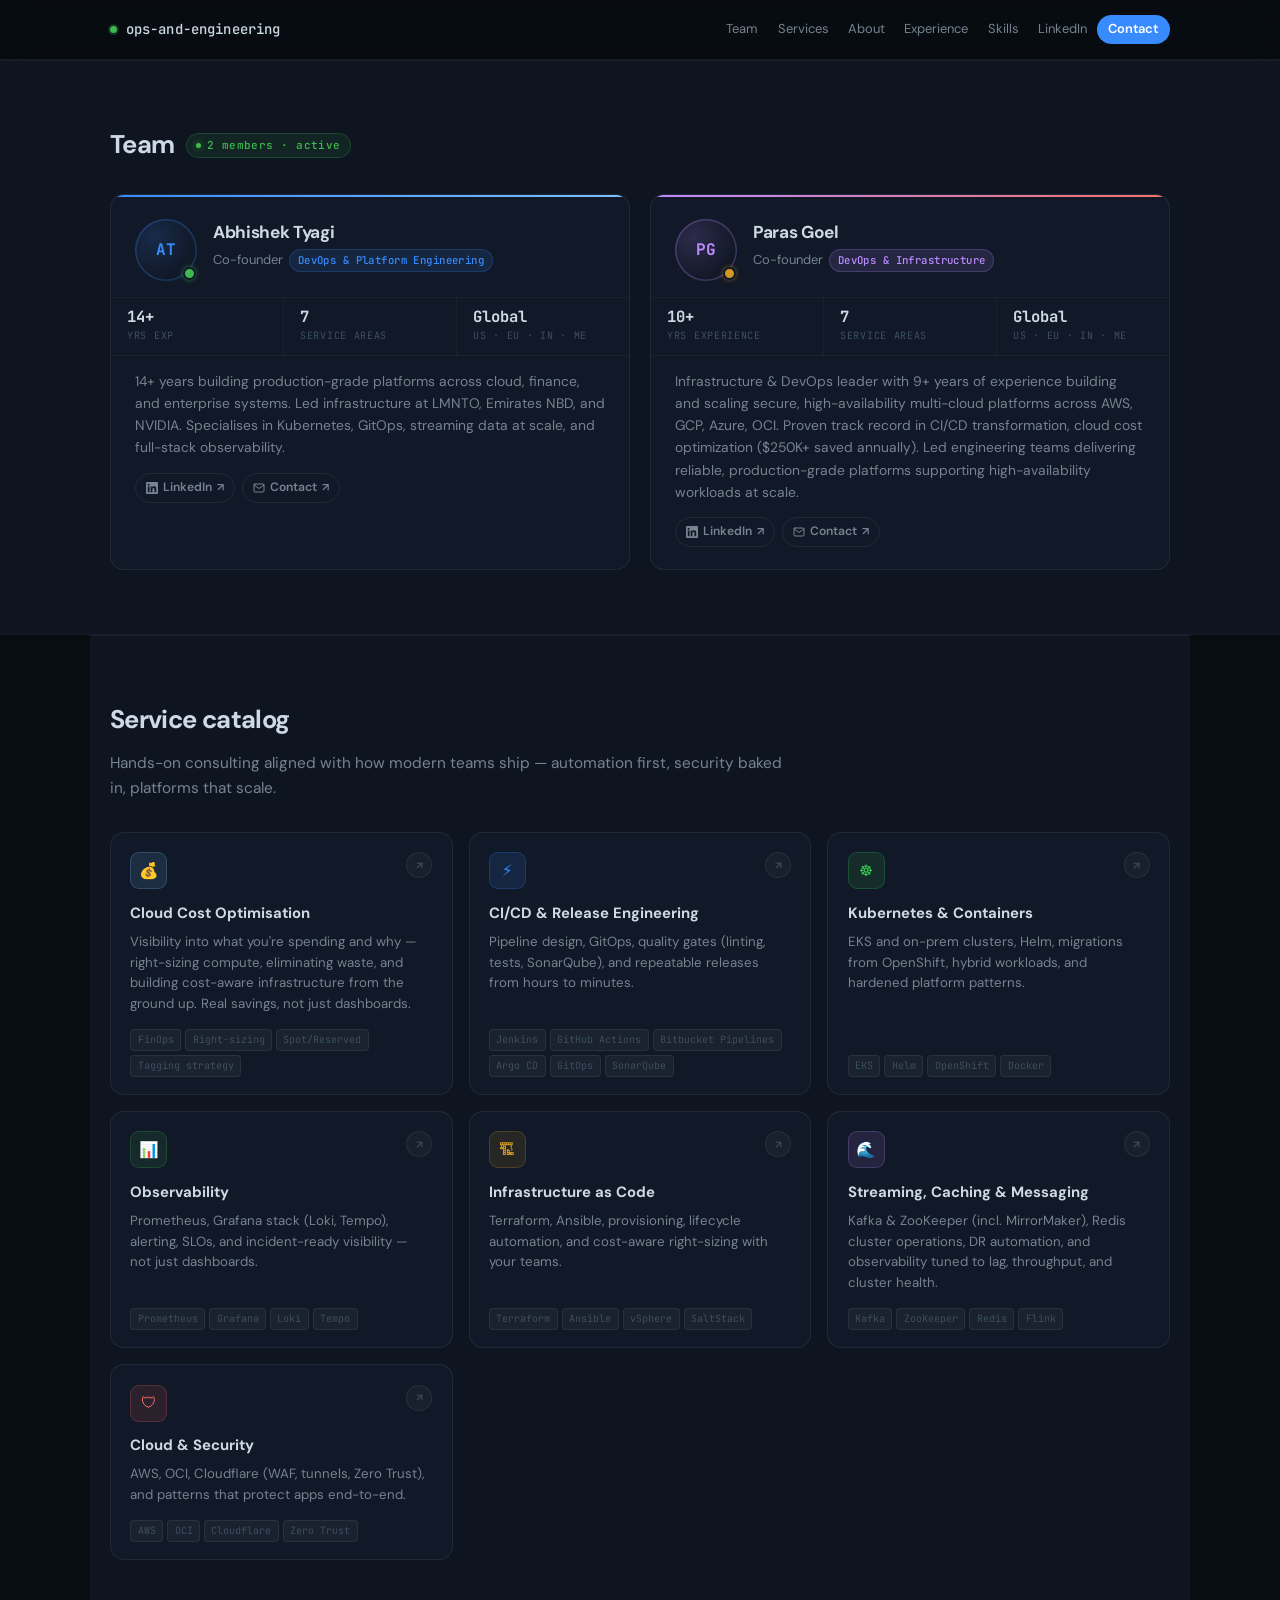
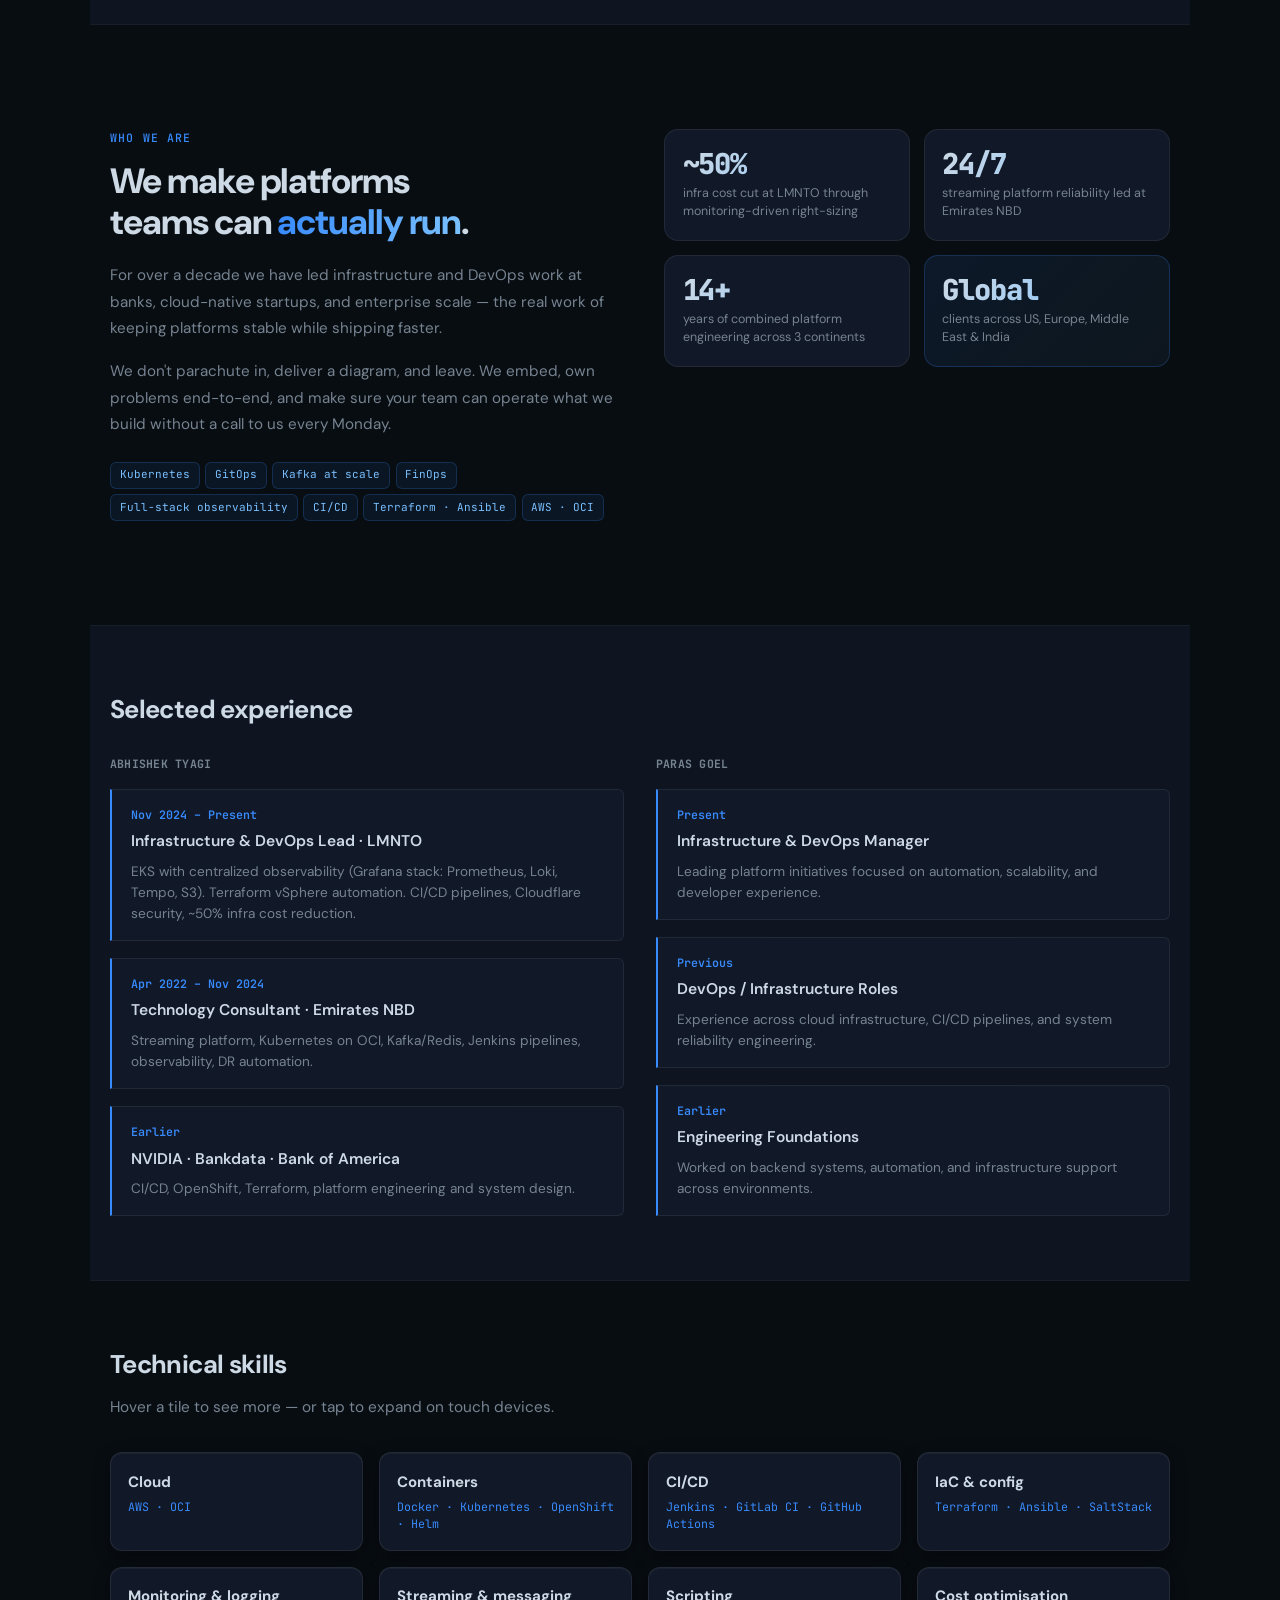
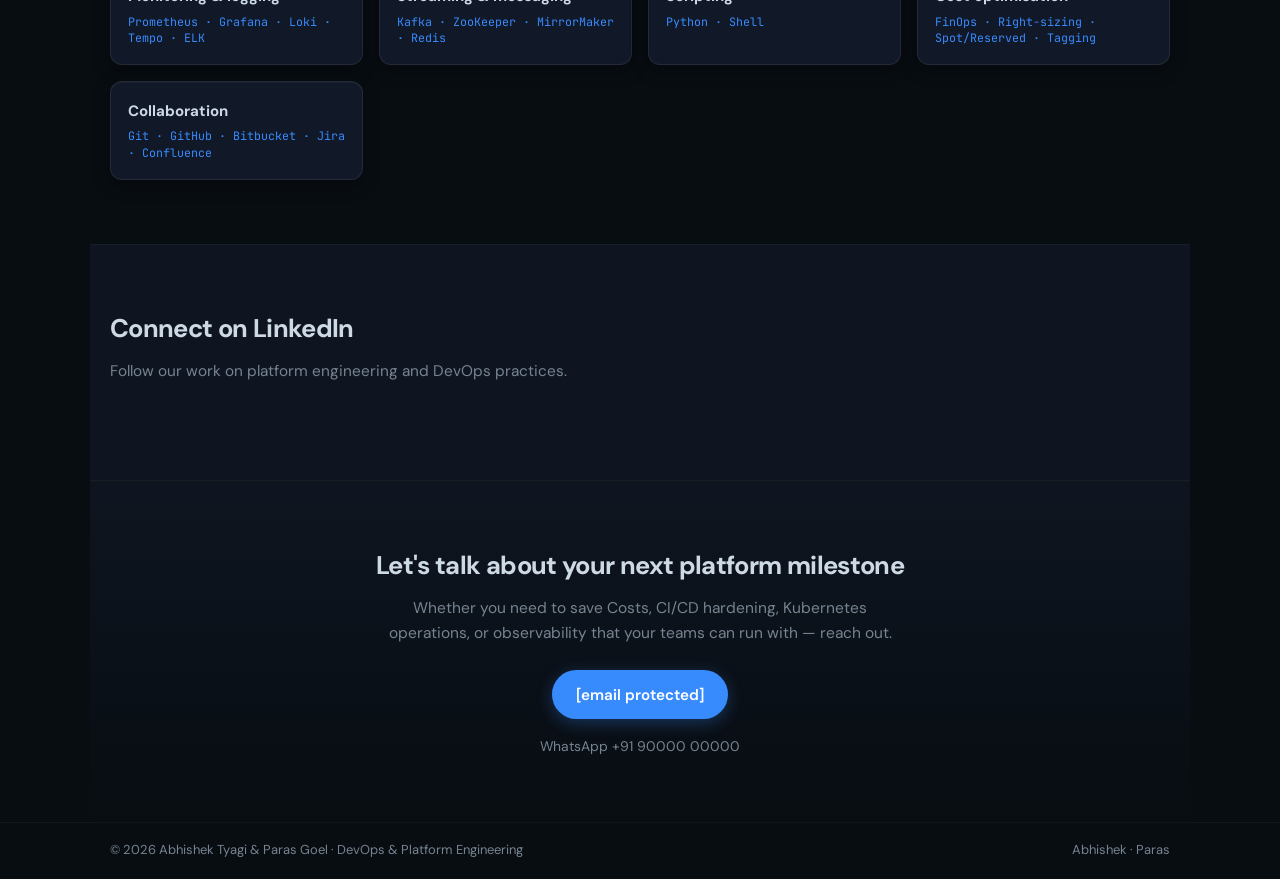
==== index.html @ 2a451a6b "pushing paras changes 3" ====
<!DOCTYPE html>
<html lang="en">
<head>
    <meta charset="UTF-8">
    <meta name="viewport" content="width=device-width, initial-scale=1.0">
    <meta name="description" content="Abhishek Tyagi & Paras Goel — DevOps and SRE consulting: CI/CD, Kubernetes, observability, streaming data platforms, and cloud infrastructure.">
    <title>Ops & Engineering | DevOps & Platform Services</title>
    <link rel="preconnect" href="https://fonts.googleapis.com">
    <link rel="preconnect" href="https://fonts.gstatic.com" crossorigin>
    <link href="https://fonts.googleapis.com/css2?family=DM+Sans:ital,opsz,wght@0,9..40,400;0,9..40,500;0,9..40,600;0,9..40,700;1,9..40,400&family=JetBrains+Mono:wght@400;500&display=swap" rel="stylesheet">
    <link rel="stylesheet" href="styles.css">
</head>
<body>

<header class="site-header">
    <div class="wrap">
        <a class="brand" href="#top">
            <span class="brand-pip"></span>
            ops-and-engineering
        </a>
        <nav class="nav">
            <a href="#team">Team</a>
            <a href="#services">Services</a>
            <a href="#about">About</a>
            <a href="#experience">Experience</a>
            <a href="#skills">Skills</a>
            <a href="#linkedin">LinkedIn</a>
            <a class="nav-cta" href="#contact">Contact</a>
        </nav>
    </div>
</header>

<main id="top">

    <!-- ══════════════════════════════════════════
         TEAM — side-by-side Backstage profile cards
         ══════════════════════════════════════════ -->
    <section id="team" class="section section-alt">
        <div class="wrap">
            <div class="team-header">
                <h2 class="section-title">Team</h2>
                <span class="team-badge">2 members · active</span>
            </div>

            <div class="team-grid">

                <!-- ── Abhishek Tyagi ── -->
                <div class="profile-card profile-card--at">
                    <div class="pc-stripe"></div>

                    <div class="pc-top">
                        <div class="pc-avatar-wrap">
                            <div class="pc-avatar">AT</div>
                            <span class="pc-status pc-status--online" title="Active"></span>
                        </div>
                        <div class="pc-identity">
                            <h3 class="pc-name">Abhishek Tyagi</h3>
                            <div class="pc-role-row">
                                <span class="pc-role">Co-founder</span>
                                <span class="pc-role-pill">DevOps &amp; Platform Engineering</span>
                            </div>
                        </div>
                    </div>

                    <!-- <div class="pc-chips">

                    </div> -->

                    <div class="pc-stats">
                        <div class="pc-stat">
                            <span class="pc-stat-val">14+</span>
                            <span class="pc-stat-lbl">yrs exp</span>
                        </div>
                        <div class="pc-stat">
                            <span class="pc-stat-val">7</span>
                            <span class="pc-stat-lbl">service areas</span>
                        </div>
                        <div class="pc-stat">
                            <span class="pc-stat-val">Global</span>
                            <span class="pc-stat-lbl">US · EU · IN · ME</span>
                        </div>
                    </div>

                    <div class="pc-footer">
                        <p class="pc-desc">
                            14+ years building production-grade platforms across cloud, finance, and enterprise systems. Led infrastructure at LMNTO, Emirates NBD, and NVIDIA. Specialises in Kubernetes, GitOps, streaming data at scale, and full-stack observability.
                        </p>
                        <div class="pc-links">
                            <a class="pc-link" href="https://www.linkedin.com/in/abhi29tyagi/" target="_blank" rel="noopener noreferrer">
                                <svg width="12" height="12" viewBox="0 0 24 24" fill="currentColor"><path d="M20.447 20.452h-3.554v-5.569c0-1.328-.027-3.037-1.852-3.037-1.853 0-2.136 1.445-2.136 2.939v5.667H9.351V9h3.414v1.561h.046c.477-.9 1.637-1.85 3.37-1.85 3.601 0 4.267 2.37 4.267 5.455v6.286zM5.337 7.433a2.062 2.062 0 01-2.063-2.065 2.064 2.064 0 112.063 2.065zm1.782 13.019H3.555V9h3.564v11.452zM22.225 0H1.771C.792 0 0 .774 0 1.729v20.542C0 23.227.792 24 1.771 24h20.451C23.2 24 24 23.227 24 22.271V1.729C24 .774 23.2 0 22.222 0h.003z"/></svg>
                                LinkedIn
                            </a>
                            <a class="pc-link" href="#contact">
                                <svg width="12" height="12" viewBox="0 0 24 24" fill="none" stroke="currentColor" stroke-width="2" stroke-linecap="round" stroke-linejoin="round"><path d="M4 4h16c1.1 0 2 .9 2 2v12c0 1.1-.9 2-2 2H4c-1.1 0-2-.9-2-2V6c0-1.1.9-2 2-2z"/><polyline points="22,6 12,13 2,6"/></svg>
                                Contact
                            </a>
                        </div>
                    </div>
                </div><!-- /AT card -->

                <!-- ── Paras Goel — placeholder card ── -->
                <!-- UPDATE: Replace all [TODO] items once Paras's details are confirmed -->
                <div class="profile-card profile-card--pg">
                    <div class="pc-stripe"></div>

                    <div class="pc-top">
                        <div class="pc-avatar-wrap">
                            <div class="pc-avatar">PG</div>
                            <!-- Status dot: change to pc-status--online once profile is live -->
                            <span class="pc-status pc-status--pending" title="Profile pending"></span>
                        </div>
                        <div class="pc-identity">
                            <h3 class="pc-name">Paras Goel</h3>
                            <div class="pc-role-row">
                                <span class="pc-role">Co-founder</span>
                                <!-- [TODO] Update role tag if needed -->
                                <span class="pc-role-pill">DevOps & Infrastructure</span>
                            </div>
                        </div>
                    </div>

                    <!-- [TODO] Replace placeholder chips with real skills -->
                    <!-- <div class="pc-chips">
                        <span class="pc-chip pc-chip--ph">+ skill</span>
                        <span class="pc-chip pc-chip--ph">+ skill</span>
                        <span class="pc-chip pc-chip--ph">+ skill</span>
                        <span class="pc-chip pc-chip--ph">+ skill</span>
                    </div> -->

                    <div class="pc-stats">
                        <!-- [TODO] Replace TBD values with real numbers -->
                        <div class="pc-stat">
                            <span class="pc-stat-val">10+</span>
                            <span class="pc-stat-lbl">yrs experience</span>
                        </div>
                        <div class="pc-stat">
                            <span class="pc-stat-val">7</span>
                            <span class="pc-stat-lbl">service areas</span>
                        </div>
                        <div class="pc-stat">
                            <span class="pc-stat-val">Global</span>
                            <span class="pc-stat-lbl">US · EU · IN · ME</span>
                        </div>
                    </div>

                    <div class="pc-footer">
                        
                        <!-- [TODO] Replace with Paras's real bio -->
                        <p class="pc-desc">
                            Infrastructure & DevOps leader with 9+ years of experience building and scaling secure, high-availability multi-cloud platforms across AWS, GCP, Azure, OCI. Proven track record in CI/CD transformation, cloud cost optimization ($250K+ saved annually). Led engineering teams delivering reliable, production-grade platforms supporting high-availability workloads at scale. 
                        </p>

                        <div class="pc-links">
                            <a class="pc-link" href="https://www.linkedin.com/in/parasgoel01/" target="_blank" rel="noopener noreferrer">
                                <svg width="12" height="12" viewBox="0 0 24 24" fill="currentColor"><path d="M20.447 20.452h-3.554v-5.569c0-1.328-.027-3.037-1.852-3.037-1.853 0-2.136 1.445-2.136 2.939v5.667H9.351V9h3.414v1.561h.046c.477-.9 1.637-1.85 3.37-1.85 3.601 0 4.267 2.37 4.267 5.455v6.286zM5.337 7.433a2.062 2.062 0 01-2.063-2.065 2.064 2.064 0 112.063 2.065zm1.782 13.019H3.555V9h3.564v11.452zM22.225 0H1.771C.792 0 0 .774 0 1.729v20.542C0 23.227.792 24 1.771 24h20.451C23.2 24 24 23.227 24 22.271V1.729C24 .774 23.2 0 22.222 0h.003z"/></svg>
                                LinkedIn
                            </a>
                            <!-- [TODO] Add real email address -->
                            <a class="pc-link" href="#contact">
                                <svg width="12" height="12" viewBox="0 0 24 24" fill="none" stroke="currentColor" stroke-width="2" stroke-linecap="round" stroke-linejoin="round"><path d="M4 4h16c1.1 0 2 .9 2 2v12c0 1.1-.9 2-2 2H4c-1.1 0-2-.9-2-2V6c0-1.1.9-2 2-2z"/><polyline points="22,6 12,13 2,6"/></svg>
                                Contact
                            </a>
                        </div>
                    </div>
                </div><!-- /PG card -->

            </div><!-- /team-grid -->
        </div>
    </section>

    <div class="main-content">

        <!-- ══════════════════════════════════════════
             SERVICES — Backstage catalog cards
             ══════════════════════════════════════════ -->
        <section id="services" class="section section-alt">
            <div class="wrap">
                <h2 class="section-title">Service catalog</h2>
                <p class="section-lead">Hands-on consulting aligned with how modern teams ship — automation first, security baked in, platforms that scale.</p>

                <div class="service-portal-grid">
                    <a href="#cost-optimisation" class="svc-card svc--sky">
                        <div class="svc-top">
                            <div class="svc-icon">💰</div>
                            <div class="svc-arrow">
                                <svg width="11" height="11" viewBox="0 0 24 24" fill="none" stroke="currentColor" stroke-width="2.5" stroke-linecap="round" stroke-linejoin="round"><line x1="7" y1="17" x2="17" y2="7"/><polyline points="7 7 17 7 17 17"/></svg>
                            </div>
                        </div>
                        <h3 class="svc-name">Cloud Cost Optimisation</h3>
                        <p class="svc-desc">Visibility into what you're spending and why — right-sizing compute, eliminating waste, and building cost-aware infrastructure from the ground up. Real savings, not just dashboards.</p>
                        <div class="svc-tags">
                            <span class="svc-tag">FinOps</span>
                            <span class="svc-tag">Right-sizing</span>
                            <span class="svc-tag">Spot/Reserved</span>
                            <span class="svc-tag">Tagging strategy</span>
                        </div>
                    </a>

                    <a href="#ci-cd" class="svc-card svc--blue">
                        <div class="svc-top">
                            <div class="svc-icon">⚡</div>
                            <div class="svc-arrow">
                                <svg width="11" height="11" viewBox="0 0 24 24" fill="none" stroke="currentColor" stroke-width="2.5" stroke-linecap="round" stroke-linejoin="round"><line x1="7" y1="17" x2="17" y2="7"/><polyline points="7 7 17 7 17 17"/></svg>
                            </div>
                        </div>
                        <h3 class="svc-name">CI/CD &amp; Release Engineering</h3>
                        <p class="svc-desc">Pipeline design, GitOps, quality gates (linting, tests, SonarQube), and repeatable releases from hours to minutes.</p>
                        <div class="svc-tags">
                            <span class="svc-tag">Jenkins</span>
                            <span class="svc-tag">GitHub Actions</span>
                            <span class="svc-tag">Bitbucket Pipelines</span>
                            <span class="svc-tag">Argo CD</span>
                            <span class="svc-tag">GitOps</span>
                            <span class="svc-tag">SonarQube</span>
                        </div>
                    </a>

                    <a href="#kubernetes" class="svc-card svc--teal">
                        <div class="svc-top">
                            <div class="svc-icon">☸</div>
                            <div class="svc-arrow">
                                <svg width="11" height="11" viewBox="0 0 24 24" fill="none" stroke="currentColor" stroke-width="2.5" stroke-linecap="round" stroke-linejoin="round"><line x1="7" y1="17" x2="17" y2="7"/><polyline points="7 7 17 7 17 17"/></svg>
                            </div>
                        </div>
                        <h3 class="svc-name">Kubernetes &amp; Containers</h3>
                        <p class="svc-desc">EKS and on-prem clusters, Helm, migrations from OpenShift, hybrid workloads, and hardened platform patterns.</p>
                        <div class="svc-tags">
                            <span class="svc-tag">EKS</span>
                            <span class="svc-tag">Helm</span>
                            <span class="svc-tag">OpenShift</span>
                            <span class="svc-tag">Docker</span>
                        </div>
                    </a>

                    <a href="#observability" class="svc-card svc--green">
                        <div class="svc-top">
                            <div class="svc-icon">📊</div>
                            <div class="svc-arrow">
                                <svg width="11" height="11" viewBox="0 0 24 24" fill="none" stroke="currentColor" stroke-width="2.5" stroke-linecap="round" stroke-linejoin="round"><line x1="7" y1="17" x2="17" y2="7"/><polyline points="7 7 17 7 17 17"/></svg>
                            </div>
                        </div>
                        <h3 class="svc-name">Observability</h3>
                        <p class="svc-desc">Prometheus, Grafana stack (Loki, Tempo), alerting, SLOs, and incident-ready visibility — not just dashboards.</p>
                        <div class="svc-tags">
                            <span class="svc-tag">Prometheus</span>
                            <span class="svc-tag">Grafana</span>
                            <span class="svc-tag">Loki</span>
                            <span class="svc-tag">Tempo</span>
                        </div>
                    </a>

                    <a href="#infrastructure-as-code" class="svc-card svc--amber">
                        <div class="svc-top">
                            <div class="svc-icon">🏗</div>
                            <div class="svc-arrow">
                                <svg width="11" height="11" viewBox="0 0 24 24" fill="none" stroke="currentColor" stroke-width="2.5" stroke-linecap="round" stroke-linejoin="round"><line x1="7" y1="17" x2="17" y2="7"/><polyline points="7 7 17 7 17 17"/></svg>
                            </div>
                        </div>
                        <h3 class="svc-name">Infrastructure as Code</h3>
                        <p class="svc-desc">Terraform, Ansible, provisioning, lifecycle automation, and cost-aware right-sizing with your teams.</p>
                        <div class="svc-tags">
                            <span class="svc-tag">Terraform</span>
                            <span class="svc-tag">Ansible</span>
                            <span class="svc-tag">vSphere</span>
                            <span class="svc-tag">SaltStack</span>
                        </div>
                    </a>

                    <a href="#streaming-caching-messaging" class="svc-card svc--purple">
                        <div class="svc-top">
                            <div class="svc-icon">🌊</div>
                            <div class="svc-arrow">
                                <svg width="11" height="11" viewBox="0 0 24 24" fill="none" stroke="currentColor" stroke-width="2.5" stroke-linecap="round" stroke-linejoin="round"><line x1="7" y1="17" x2="17" y2="7"/><polyline points="7 7 17 7 17 17"/></svg>
                            </div>
                        </div>
                        <h3 class="svc-name">Streaming, Caching &amp; Messaging</h3>
                        <p class="svc-desc">Kafka &amp; ZooKeeper (incl. MirrorMaker), Redis cluster operations, DR automation, and observability tuned to lag, throughput, and cluster health.</p>
                        <div class="svc-tags">
                            <span class="svc-tag">Kafka</span>
                            <span class="svc-tag">ZooKeeper</span>
                            <span class="svc-tag">Redis</span>
                            <span class="svc-tag">Flink</span>
                        </div>
                    </a>

                    <a href="#cloud-security" class="svc-card svc--rose">
                        <div class="svc-top">
                            <div class="svc-icon">🛡</div>
                            <div class="svc-arrow">
                                <svg width="11" height="11" viewBox="0 0 24 24" fill="none" stroke="currentColor" stroke-width="2.5" stroke-linecap="round" stroke-linejoin="round"><line x1="7" y1="17" x2="17" y2="7"/><polyline points="7 7 17 7 17 17"/></svg>
                            </div>
                        </div>
                        <h3 class="svc-name">Cloud &amp; Security</h3>
                        <p class="svc-desc">AWS, OCI, Cloudflare (WAF, tunnels, Zero Trust), and patterns that protect apps end-to-end.</p>
                        <div class="svc-tags">
                            <span class="svc-tag">AWS</span>
                            <span class="svc-tag">OCI</span>
                            <span class="svc-tag">Cloudflare</span>
                            <span class="svc-tag">Zero Trust</span>
                        </div>
                    </a>


                </div>
            </div>
        </section>

        <!-- ══════════════════════════════════════════
             ABOUT
             ══════════════════════════════════════════ -->
        <section id="about" class="section">
            <div class="wrap">
                <div class="about-block">

                    <!-- Left column: narrative -->
                    <div class="about-narrative">
                        <p class="about-eyebrow">Who we are</p>
                        <h2 class="about-headline">We make platforms<br>teams can <em>actually run</em>.</h2>
                        <p class="about-body">For over a decade we have led infrastructure and DevOps work at banks, cloud-native startups, and enterprise scale — the real work of keeping platforms stable while shipping faster.</p>
                        <p class="about-body">We don't parachute in, deliver a diagram, and leave. We embed, own problems end-to-end, and make sure your team can operate what we build without a call to us every Monday.</p>
                        <div class="about-tags">
                            <span class="about-tag">Kubernetes</span>
                            <span class="about-tag">GitOps</span>
                            <span class="about-tag">Kafka at scale</span>
                            <span class="about-tag">FinOps</span>
                            <span class="about-tag">Full-stack observability</span>
                            <span class="about-tag">CI/CD</span>
                            <span class="about-tag">Terraform · Ansible</span>
                            <span class="about-tag">AWS · OCI</span>
                        </div>
                    </div>

                    <!-- Right column: stat cards -->
                    <div class="about-stats">
                        <div class="about-stat-card">
                            <span class="about-stat-val">~50%</span>
                            <span class="about-stat-label">infra cost cut at LMNTO through monitoring-driven right-sizing</span>
                        </div>
                        <div class="about-stat-card">
                            <span class="about-stat-val">24/7</span>
                            <span class="about-stat-label">streaming platform reliability led at Emirates NBD</span>
                        </div>
                        <div class="about-stat-card">
                            <span class="about-stat-val">14+</span>
                            <span class="about-stat-label">years of combined platform engineering across 3 continents</span>
                        </div>
                        <div class="about-stat-card about-stat-card--accent">
                            <span class="about-stat-val">Global</span>
                            <span class="about-stat-label">clients across US, Europe, Middle East &amp; India</span>
                        </div>
                    </div>

                </div>
            </div>
        </section>

        <!-- ══════════════════════════════════════════
             EXPERIENCE
             ══════════════════════════════════════════ -->
             <section id="experience" class="section section-alt">
                <div class="wrap">
                    <h2 class="section-title">Selected experience</h2>
            
                    <div class="experience-grid">
            
                        <!-- Abhishek -->
                        <div class="experience-column">
                            <h3 class="experience-owner">Abhishek Tyagi</h3>
            
                            <div class="timeline">
                                <div class="timeline-item">
                                    <span class="timeline-when">Nov 2024 – Present</span>
                                    <h3 class="timeline-role">Infrastructure & DevOps Lead · LMNTO</h3>
                                    <p>EKS with centralized observability (Grafana stack: Prometheus, Loki, Tempo, S3). Terraform vSphere automation. CI/CD pipelines, Cloudflare security, ~50% infra cost reduction.</p>
                                </div>
            
                                <div class="timeline-item">
                                    <span class="timeline-when">Apr 2022 – Nov 2024</span>
                                    <h3 class="timeline-role">Technology Consultant · Emirates NBD</h3>
                                    <p>Streaming platform, Kubernetes on OCI, Kafka/Redis, Jenkins pipelines, observability, DR automation.</p>
                                </div>
            
                                <div class="timeline-item">
                                    <span class="timeline-when">Earlier</span>
                                    <h3 class="timeline-role">NVIDIA · Bankdata · Bank of America</h3>
                                    <p>CI/CD, OpenShift, Terraform, platform engineering and system design.</p>
                                </div>
                            </div>
                        </div>
            
                        <!-- Paras -->
                        <div class="experience-column">
                            <h3 class="experience-owner">Paras Goel</h3>
            
                            <div class="timeline">
                                <div class="timeline-item">
                                    <span class="timeline-when">Present</span>
                                    <h3 class="timeline-role">Infrastructure & DevOps Manager</h3>
                                    <p>Leading platform initiatives focused on automation, scalability, and developer experience.</p>
                                </div>
            
                                <div class="timeline-item">
                                    <span class="timeline-when">Previous</span>
                                    <h3 class="timeline-role">DevOps / Infrastructure Roles</h3>
                                    <p>Experience across cloud infrastructure, CI/CD pipelines, and system reliability engineering.</p>
                                </div>
            
                                <div class="timeline-item">
                                    <span class="timeline-when">Earlier</span>
                                    <h3 class="timeline-role">Engineering Foundations</h3>
                                    <p>Worked on backend systems, automation, and infrastructure support across environments.</p>
                                </div>
                            </div>
                        </div>
            
                    </div>
                </div>
            </section>

        <!-- ══════════════════════════════════════════
             SKILLS
             ══════════════════════════════════════════ -->
        <section id="skills" class="section">
            <div class="wrap">
                <h2 class="section-title">Technical skills</h2>
                <p class="section-lead">Hover a tile to see more — or tap to expand on touch devices.</p>
                <div class="skill-tiles" role="list">

                    <article class="skill-tile" role="listitem" tabindex="0" data-skill-tile aria-expanded="false">
                        <div class="skill-tile-inner">
                            <h3 class="skill-tile-title">Cloud</h3>
                            <p class="skill-tile-tags">AWS · OCI</p>
                            <div class="skill-tile-reveal"><div class="skill-tile-reveal-body">
                                <p>Production and hybrid workloads on AWS; Oracle Cloud Infrastructure for migrations and OpenShift-to-K8s moves.</p>
                            </div></div>
                        </div>
                    </article>

                    <article class="skill-tile" role="listitem" tabindex="0" data-skill-tile aria-expanded="false">
                        <div class="skill-tile-inner">
                            <h3 class="skill-tile-title">Containers</h3>
                            <p class="skill-tile-tags">Docker · Kubernetes · OpenShift · Helm</p>
                            <div class="skill-tile-reveal"><div class="skill-tile-reveal-body">
                                <p>Cluster design, Helm releases, OpenShift hardening, and migrations from legacy platforms to standardized K8s.</p>
                            </div></div>
                        </div>
                    </article>

                    <article class="skill-tile" role="listitem" tabindex="0" data-skill-tile aria-expanded="false">
                        <div class="skill-tile-inner">
                            <h3 class="skill-tile-title">CI/CD</h3>
                            <p class="skill-tile-tags">Jenkins · GitLab CI · GitHub Actions</p>
                            <div class="skill-tile-reveal"><div class="skill-tile-reveal-body">
                                <p>Pipeline as code, automated testing &amp; quality checks, GitOps workflows, and release standardisation from hours to minutes.</p>
                            </div></div>
                        </div>
                    </article>

                    <article class="skill-tile" role="listitem" tabindex="0" data-skill-tile aria-expanded="false">
                        <div class="skill-tile-inner">
                            <h3 class="skill-tile-title">IaC &amp; config</h3>
                            <p class="skill-tile-tags">Terraform · Ansible · SaltStack</p>
                            <div class="skill-tile-reveal"><div class="skill-tile-reveal-body">
                                <p>Provisioning, drift control, and repeatable environments — from vSphere modules to cluster bootstrap and policy.</p>
                            </div></div>
                        </div>
                    </article>

                    <article class="skill-tile" role="listitem" tabindex="0" data-skill-tile aria-expanded="false">
                        <div class="skill-tile-inner">
                            <h3 class="skill-tile-title">Monitoring &amp; logging</h3>
                            <p class="skill-tile-tags">Prometheus · Grafana · Loki · Tempo · ELK</p>
                            <div class="skill-tile-reveal"><div class="skill-tile-reveal-body">
                                <p>Unified metrics, logs, and traces; alerting and SLOs tied to incident response — not vanity dashboards.</p>
                            </div></div>
                        </div>
                    </article>

                    <article class="skill-tile" role="listitem" tabindex="0" data-skill-tile aria-expanded="false">
                        <div class="skill-tile-inner">
                            <h3 class="skill-tile-title">Streaming &amp; messaging</h3>
                            <p class="skill-tile-tags">Kafka · ZooKeeper · MirrorMaker · Redis</p>
                            <div class="skill-tile-reveal"><div class="skill-tile-reveal-body">
                                <p>Kafka and ZooKeeper (MirrorMaker, Kafka Connect), Redis Sentinel and clusters, and observability so streaming and cache tiers stay measurable. Flink and Kafka Streams beside microservices only when the architecture warrants it.</p>
                            </div></div>
                        </div>
                    </article>

                    <article class="skill-tile" role="listitem" tabindex="0" data-skill-tile aria-expanded="false">
                        <div class="skill-tile-inner">
                            <h3 class="skill-tile-title">Scripting</h3>
                            <p class="skill-tile-tags">Python · Shell</p>
                            <div class="skill-tile-reveal"><div class="skill-tile-reveal-body">
                                <p>Automation glue, release tooling, and integration scripts that keep pipelines and ops maintainable.</p>
                            </div></div>
                        </div>
                    </article>

                    <article class="skill-tile" role="listitem" tabindex="0" data-skill-tile aria-expanded="false">
                        <div class="skill-tile-inner">
                            <h3 class="skill-tile-title">Cost optimisation</h3>
                            <p class="skill-tile-tags">FinOps · Right-sizing · Spot/Reserved · Tagging</p>
                            <div class="skill-tile-reveal"><div class="skill-tile-reveal-body">
                                <p>Visibility into cloud spend, right-sizing compute, eliminating idle resources, and building cost-aware infrastructure — proven ~50% reduction at LMNTO.</p>
                            </div></div>
                        </div>
                    </article>

                    <article class="skill-tile" role="listitem" tabindex="0" data-skill-tile aria-expanded="false">
                        <div class="skill-tile-inner">
                            <h3 class="skill-tile-title">Collaboration</h3>
                            <p class="skill-tile-tags">Git · GitHub · Bitbucket · Jira · Confluence</p>
                            <div class="skill-tile-reveal"><div class="skill-tile-reveal-body">
                                <p>Workflows that keep engineering, ops, and leadership aligned on delivery and incidents.</p>
                            </div></div>
                        </div>
                    </article>

                </div>
            </div>
        </section>

        <!-- ══════════════════════════════════════════
             LINKEDIN
            ══════════════════════════════════════════ -->
            <section id="linkedin" class="section section-alt">
                <div class="wrap">
                    <h2 class="section-title">Connect on LinkedIn</h2>
                    <p class="section-lead">
                        Follow our work on platform engineering and DevOps practices.
                    </p>
            
                    <div class="linkedin-grid">
            
                        <!-- Abhishek -->
                        <div class="linkedin-card">
                            <div class="linkedin-embed-inner">
                                <div class="LI-profile-badge"
                                     data-version="v1"
                                     data-size="large"
                                     data-locale="en_US"
                                     data-type="vertical"
                                     data-theme="light"
                                     data-vanity="abhi29tyagi">
                                </div>
                            </div>
                        </div>
            
                        <!-- Paras -->
                        <div class="linkedin-card">
                            <div class="linkedin-embed-inner">
                                <div class="LI-profile-badge"
                                     data-version="v1"
                                     data-size="large"
                                     data-locale="en_US"
                                     data-type="vertical"
                                     data-theme="light"
                                     data-vanity="parasgoel01">
                                </div>
                            </div>
                        </div>
            
                    </div>
                </div>
            </section>

        <!-- ══════════════════════════════════════════
             CONTACT
             ══════════════════════════════════════════ -->
        <section id="contact" class="section cta-section">
            <div class="wrap cta-inner">
                <h2 class="section-title">Let's talk about your next platform milestone</h2>
                <p class="cta-text">Whether you need to save Costs, CI/CD hardening, Kubernetes operations, or observability that your teams can run with — reach out.</p>
                <a class="btn btn-primary btn-lg" href="/cdn-cgi/l/email-protection#f79887849699939299909e999292859e9990b7909a969e9bd994989a"><span class="__cf_email__" data-cfemail="99f6e9eaf8f7fdfcf7fef0f7fcfcebf0f7fed9fef4f8f0f5b7faf6f4">[email&#160;protected]</span></a>
                <p class="cta-meta"><a href="https://wa.me/9000000000" target="_blank" rel="noopener noreferrer">WhatsApp +91 90000 00000</a></p>
            </div>
        </section>

    </div><!-- /main-content -->
</main>

<footer class="footer">
    <div class="wrap footer-inner">
        <span>© <span id="y"></span> Abhishek Tyagi &amp; Paras Goel · DevOps &amp; Platform Engineering</span>
        <div class="footer-links">
            <a href="https://www.linkedin.com/in/abhi29tyagi/" target="_blank" rel="noopener noreferrer" aria-label="Abhishek Tyagi on LinkedIn">Abhishek</a>
            <span class="footer-sep" aria-hidden="true">·</span>
            <a href="https://www.linkedin.com/in/parasgoel01/" target="_blank" rel="noopener noreferrer" aria-label="Paras Goel on LinkedIn">Paras</a>
        </div>
    </div>
</footer>

<script data-cfasync="false" src="/cdn-cgi/scripts/5c5dd728/cloudflare-static/email-decode.min.js"></script>
<script>
    document.getElementById('y').textContent = new Date().getFullYear();

    // Skill tiles: click to expand, click elsewhere to close
    document.querySelectorAll('[data-skill-tile]').forEach(function(tile) {
        tile.addEventListener('click', function(e) {
            e.stopPropagation();
            var wasOpen = tile.classList.contains('is-open');
            document.querySelectorAll('[data-skill-tile]').forEach(function(t) {
                t.classList.remove('is-open');
                t.setAttribute('aria-expanded', 'false');
            });
            if (!wasOpen) {
                tile.classList.add('is-open');
                tile.setAttribute('aria-expanded', 'true');
            }
        });
        tile.addEventListener('keydown', function(e) {
            if (e.key === 'Enter' || e.key === ' ') {
                e.preventDefault();
                tile.click();
            }
        });
    });
    document.addEventListener('click', function(e) {
        if (!e.target.closest('[data-skill-tile]')) {
            document.querySelectorAll('[data-skill-tile]').forEach(function(t) {
                t.classList.remove('is-open');
                t.setAttribute('aria-expanded', 'false');
            });
        }
    });
</script>
<script src="https://platform.linkedin.com/badges/js/profile.js" async defer></script>
</body>
</html>
---- styles.css ----
/* ═══════════════════════════════════════════════
   Design tokens — Backstage-style dark portal
   ═══════════════════════════════════════════════ */
:root {
    --bg:           #080d12;
    --bg-elevated:  #0e1520;
    --bg-card:      #111827;
    --bg-inset:     #0a1018;
    --border:       rgba(255,255,255,0.07);
    --border-soft:  rgba(255,255,255,0.04);
    --border-accent:rgba(56,139,253,0.40);
    --text:         #cdd9e5;
    --text-muted:   #768390;
    --text-dim:     #3d4f60;
    --accent:       #388bfd;
    --accent-dim:   #1f4e8c;
    --accent-glow:  rgba(56,139,253,0.30);
    --green:   #3fb950;
    --amber:   #d29922;
    --purple:  #bc8cff;
    --teal:    #39d353;
    --rose:    #f47067;
    --sky:     #79c0ff;
    --radius:    10px;
    --radius-sm:  6px;
    --radius-lg: 14px;
    --font-sans: "DM Sans", system-ui, sans-serif;
    --font-mono: "JetBrains Mono", ui-monospace, monospace;
    --header-h:  60px;
    --max:      1100px;
    --narrow:    720px;
}

*, *::before, *::after { box-sizing: border-box; }
html { scroll-behavior: smooth; }
body {
    margin: 0;
    font-family: var(--font-sans);
    line-height: 1.6;
    color: var(--text);
    background: var(--bg);
    -webkit-font-smoothing: antialiased;
}
a { color: var(--accent); text-decoration: none; }
a:hover { text-decoration: underline; }
code {
    font-family: var(--font-mono); font-size: 0.83em;
    background: var(--bg-inset); border: 1px solid var(--border);
    padding: 0.12em 0.4em; border-radius: 4px;
}
.wrap   { max-width: var(--max);    margin: 0 auto; padding: 0 1.25rem; }
.narrow { max-width: var(--narrow); margin-left: auto; margin-right: auto; }

/* ── Header ── */
.site-header {
    position: sticky; top: 0; z-index: 200; height: var(--header-h);
    display: flex; align-items: center;
    background: rgba(8,13,18,0.92); backdrop-filter: blur(14px);
    border-bottom: 1px solid var(--border);
}
.site-header .wrap {
    width: 100%; display: flex; align-items: center;
    justify-content: space-between; gap: 1rem;
}
.brand {
    display: flex; align-items: center; gap: 0.55rem;
    font-family: var(--font-mono); font-size: 0.87rem;
    font-weight: 500; letter-spacing: 0.01em; color: var(--text);
}
.brand-pip {
    width: 7px; height: 7px; border-radius: 50%;
    background: var(--green); box-shadow: 0 0 0 2px rgba(63,185,80,0.22);
    flex-shrink: 0;
    animation: pip 3s ease-in-out infinite;
}
@keyframes pip {
    0%,100% { box-shadow: 0 0 0 2px rgba(63,185,80,0.22); }
    50%      { box-shadow: 0 0 0 4px rgba(63,185,80,0.08); }
}
.brand:hover { color: var(--sky); text-decoration: none; }

.nav {
    display: flex; flex-wrap: wrap; align-items: center;
    gap: 0.15rem 0.05rem; font-size: 0.81rem;
}
.nav a {
    color: var(--text-muted);
    padding: 0.28rem 0.58rem; border-radius: var(--radius-sm);
    transition: color 0.15s, background 0.15s;
}
.nav a:hover { color: var(--text); background: rgba(255,255,255,0.05); text-decoration: none; }
.nav-cta {
    padding: 0.28rem 0.72rem !important; border-radius: 999px !important;
    background: var(--accent) !important; color: #fff !important; font-weight: 600;
}
.nav-cta:hover { background: #1f6feb !important; }

/* ── Sections ── */
.section { padding: clamp(2.5rem, 7vw, 4rem) 0; }
.section-alt {
    background: var(--bg-elevated);
    border-top: 1px solid var(--border-soft);
    border-bottom: 1px solid var(--border-soft);
}
.section-title {
    margin: 0 0 0.6rem;
    font-size: clamp(1.25rem, 2.5vw, 1.6rem);
    font-weight: 700; letter-spacing: -0.025em;
}
.section-lead {
    margin: 0 0 2rem; max-width: 42rem;
    color: var(--text-muted); font-size: 0.96rem;
}
.main-content { max-width: var(--max); margin: 0 auto; }
.main-content .section .wrap { width: 100%; }
.main-content .section-title,
.main-content .section-lead { text-align: left; margin-left: 0; margin-right: auto; }
.main-content .service-portal-grid,
.main-content .timeline,
.main-content .skill-tiles,
.main-content .linkedin-embed { width: 100%; }

/* ════════════════════════════════════════════════
   TEAM — Backstage profile cards (side by side)
   ════════════════════════════════════════════════ */
.team-header {
    display: flex; align-items: center;
    gap: 0.75rem; margin-bottom: 1.75rem; flex-wrap: wrap;
}
.team-header .section-title { margin: 0; }
.team-badge {
    display: inline-flex; align-items: center; gap: 0.35rem;
    font-family: var(--font-mono); font-size: 0.69rem; font-weight: 500;
    color: var(--green); background: rgba(63,185,80,0.1);
    border: 1px solid rgba(63,185,80,0.22);
    border-radius: 999px; padding: 0.18rem 0.55rem; letter-spacing: 0.04em;
}
.team-badge::before {
    content: ""; width: 5px; height: 5px; border-radius: 50%;
    background: var(--green); box-shadow: 0 0 6px rgba(63,185,80,0.7); flex-shrink: 0;
}
.team-grid {
    display: grid;
    grid-template-columns: repeat(auto-fit, minmax(min(100%, 420px), 1fr));
    gap: 1.25rem;
}

/* Card shell */
.profile-card {
    position: relative; background: var(--bg-card);
    border: 1px solid var(--border); border-radius: var(--radius-lg);
    overflow: hidden;
    transition: border-color 0.22s, box-shadow 0.22s, transform 0.22s;
}
.profile-card:hover {
    border-color: var(--border-accent);
    box-shadow: 0 0 0 1px rgba(56,139,253,0.10), 0 14px 44px rgba(0,0,0,0.38);
    transform: translateY(-2px);
}

/* Per-person stripe + color var */
.pc-stripe { height: 2px; width: 100%; background: var(--pc-grad); }
.profile-card--at { --pc-color:#388bfd; --pc-grad:linear-gradient(90deg,#388bfd,#79c0ff); }
.profile-card--pg { --pc-color:#bc8cff; --pc-grad:linear-gradient(90deg,#bc8cff,#f47067); }

/* Avatar + identity */
.pc-top {
    display: flex; align-items: flex-start; gap: 1rem;
    padding: 1.35rem 1.5rem 0;
}
.pc-avatar-wrap { position: relative; flex-shrink: 0; }
.pc-avatar {
    width: 62px; height: 62px; border-radius: 50%;
    display: flex; align-items: center; justify-content: center;
    font-family: var(--font-mono); font-size: 1rem; font-weight: 700;
    color: var(--pc-color);
    background: radial-gradient(circle at 30% 30%,
        color-mix(in srgb,var(--pc-color) 16%,transparent),
        transparent 70%);
    box-shadow: inset 0 0 0 1.5px color-mix(in srgb,var(--pc-color) 26%,transparent);
}
.pc-status {
    position: absolute; bottom: 1px; right: 1px;
    width: 13px; height: 13px; border-radius: 50%;
    border: 2.5px solid var(--bg-card);
}
.pc-status--online  { background: var(--green); box-shadow: 0 0 5px rgba(63,185,80,0.6); }
.pc-status--pending { background: var(--amber); box-shadow: 0 0 5px rgba(210,153,34,0.5); }

.pc-identity { flex: 1; min-width: 0; }
.pc-name {
    margin: 0 0 0.18rem; font-size: 1.08rem; font-weight: 700;
    letter-spacing: -0.02em; color: var(--text);
}
.pc-role-row {
    display: flex; align-items: center; gap: 0.4rem; flex-wrap: wrap;
}
.pc-role { font-size: 0.81rem; color: var(--text-muted); }
.pc-role-pill {
    font-family: var(--font-mono); font-size: 0.67rem; font-weight: 500;
    padding: 0.13rem 0.46rem; border-radius: 999px;
    color: var(--pc-color);
    background: color-mix(in srgb,var(--pc-color) 12%,transparent);
    border: 1px solid color-mix(in srgb,var(--pc-color) 22%,transparent);
    letter-spacing: 0.04em;
}

/* Skill chips */
.pc-chips {
    display: flex; flex-wrap: wrap; gap: 0.3rem;
    padding: 0.7rem 1.5rem 0;
}
.pc-chip {
    font-size: 0.69rem; font-family: var(--font-mono);
    padding: 0.17rem 0.48rem; border-radius: 5px;
    background: rgba(255,255,255,0.04); border: 1px solid rgba(255,255,255,0.07);
    color: var(--text-muted); white-space: nowrap;
}
.pc-chip--ph {
    border-style: dashed; color: var(--text-dim);
    border-color: rgba(255,255,255,0.08); font-style: italic;
}

/* Stats strip */
.pc-stats {
    display: flex; margin: 1rem 0 0;
    border-top: 1px solid var(--border-soft);
    border-bottom: 1px solid var(--border-soft);
}
.pc-stat {
    flex: 1; padding: 0.65rem 1rem;
    border-right: 1px solid var(--border-soft);
}
.pc-stat:last-child { border-right: none; }
.pc-stat-val {
    display: block; font-family: var(--font-mono);
    font-size: 0.97rem; font-weight: 700; color: var(--text); line-height: 1.2;
}
.pc-stat-val--ph {
    color: var(--text-dim); font-size: 0.79rem;
    font-style: italic; font-family: var(--font-sans);
}
.pc-stat-lbl {
    display: block; font-size: 0.63rem; color: var(--text-dim);
    margin-top: 0.1rem; font-family: var(--font-mono);
    text-transform: uppercase; letter-spacing: 0.07em;
}

/* Card footer */
.pc-footer { padding: 0.9rem 1.5rem 1.4rem; }
.pc-desc {
    margin: 0 0 0.9rem; font-size: 0.865rem;
    color: var(--text-muted); line-height: 1.6;
}
.pc-desc--ph { font-style: italic; color: var(--text-dim); }

.pc-pending-notice {
    display: inline-flex; align-items: center; gap: 0.38rem;
    font-family: var(--font-mono); font-size: 0.67rem;
    color: var(--amber); background: rgba(210,153,34,0.1);
    border: 1px dashed rgba(210,153,34,0.28);
    border-radius: var(--radius-sm);
    padding: 0.2rem 0.52rem; margin-bottom: 0.7rem;
}

.pc-links { display: flex; gap: 0.42rem; flex-wrap: wrap; }
.pc-link {
    display: inline-flex; align-items: center; gap: 0.3rem;
    font-size: 0.76rem; font-weight: 600;
    padding: 0.26rem 0.65rem; border-radius: 999px;
    border: 1px solid var(--border); color: var(--text-muted);
    transition: border-color 0.18s, color 0.18s, background 0.18s;
}
.pc-link:hover {
    border-color: var(--border-accent); color: var(--accent);
    background: rgba(56,139,253,0.06); text-decoration: none;
}
.pc-link::after {
    content: "↗";
    font-size: 0.7rem;
}
.pc-link--ph {
    border-style: dashed; color: var(--text-dim);
    border-color: rgba(255,255,255,0.07);
    pointer-events: none; font-style: italic;
}
.pc-link svg { flex-shrink: 0; }

/* ════════════════════════════════════════════════
   SERVICES — Catalog portal cards
   ════════════════════════════════════════════════ */
.service-portal-grid {
    display: grid;
    grid-template-columns: repeat(auto-fill, minmax(285px, 1fr));
    gap: 1rem;
}
.svc-card {
    position: relative; display: flex; flex-direction: column;
    background: var(--bg-card); border: 1px solid var(--border);
    border-radius: var(--radius-lg);
    padding: 1.2rem 1.2rem 1.1rem;
    text-decoration: none; color: inherit;
    overflow: hidden;
    transition: border-color 0.2s, transform 0.2s, box-shadow 0.2s;
}
.svc-card::after {
    content: ""; position: absolute; inset: 0; border-radius: inherit;
    background: var(--svc-glow); opacity: 0;
    transition: opacity 0.26s; pointer-events: none;
}
.svc-card:hover {
    border-color: var(--border-accent);
    transform: translateY(-2px);
    box-shadow: 0 8px 28px rgba(0,0,0,0.28);
    text-decoration: none; color: inherit;
}
.svc-card:hover::after { opacity: 1; }

.svc--blue   { --svc-glow: radial-gradient(ellipse 100% 80% at 5% 0%,rgba(56,139,253,0.07),transparent); }
.svc--teal   { --svc-glow: radial-gradient(ellipse 100% 80% at 5% 0%,rgba(57,211,83,0.06),transparent); }
.svc--green  { --svc-glow: radial-gradient(ellipse 100% 80% at 5% 0%,rgba(63,185,80,0.06),transparent); }
.svc--amber  { --svc-glow: radial-gradient(ellipse 100% 80% at 5% 0%,rgba(210,153,34,0.06),transparent); }
.svc--purple { --svc-glow: radial-gradient(ellipse 100% 80% at 5% 0%,rgba(188,140,255,0.07),transparent); }
.svc--rose   { --svc-glow: radial-gradient(ellipse 100% 80% at 5% 0%,rgba(244,112,103,0.07),transparent); }
.svc--sky    { --svc-glow: radial-gradient(ellipse 100% 80% at 5% 0%,rgba(121,192,255,0.08),transparent); }

.svc-top {
    display: flex; align-items: flex-start;
    justify-content: space-between; gap: 0.5rem; margin-bottom: 0.8rem;
}
.svc-icon {
    width: 37px; height: 37px; border-radius: 9px;
    display: flex; align-items: center; justify-content: center;
    font-size: 0.98rem; flex-shrink: 0;
}
.svc--blue   .svc-icon { background:rgba(56,139,253,0.13);  color:#388bfd; border:1px solid rgba(56,139,253,0.22); }
.svc--teal   .svc-icon { background:rgba(57,211,83,0.11);   color:#39d353; border:1px solid rgba(57,211,83,0.22); }
.svc--green  .svc-icon { background:rgba(63,185,80,0.11);   color:#3fb950; border:1px solid rgba(63,185,80,0.22); }
.svc--amber  .svc-icon { background:rgba(210,153,34,0.11);  color:#d29922; border:1px solid rgba(210,153,34,0.22); }
.svc--purple .svc-icon { background:rgba(188,140,255,0.11); color:#bc8cff; border:1px solid rgba(188,140,255,0.22); }
.svc--rose   .svc-icon { background:rgba(244,112,103,0.11); color:#f47067; border:1px solid rgba(244,112,103,0.22); }
.svc--sky    .svc-icon { background:rgba(121,192,255,0.12); color:#79c0ff; border:1px solid rgba(121,192,255,0.22); }

.svc-arrow {
    width: 26px; height: 26px; border-radius: 50%;
    display: flex; align-items: center; justify-content: center;
    background: rgba(255,255,255,0.03); border: 1px solid var(--border);
    color: var(--text-dim); flex-shrink: 0;
    transition: background 0.18s, color 0.18s, border-color 0.18s, transform 0.18s;
}
.svc-card:hover .svc-arrow {
    background: rgba(56,139,253,0.12); border-color: rgba(56,139,253,0.35);
    color: var(--accent); transform: translate(2px,-2px);
}
.svc-name { margin: 0 0 0.38rem; font-size: 0.93rem; font-weight: 700; color: var(--text); }
.svc-desc { margin: 0 0 0.9rem; font-size: 0.83rem; color: var(--text-muted); line-height: 1.55; flex: 1; }
.svc-tags { display: flex; flex-wrap: wrap; gap: 0.26rem; margin-top: auto; }
.svc-tag {
    font-family: var(--font-mono); font-size: 0.63rem;
    padding: 0.12rem 0.4rem; border-radius: 4px;
    background: rgba(255,255,255,0.04); border: 1px solid rgba(255,255,255,0.07);
    color: var(--text-dim);
}

/* ── Profile block (legacy, kept for safety) ── */
.profile-block {
    margin-top: 1.25rem; border-radius: var(--radius);
    padding: 1.5rem 1.5rem 1.5rem 1.35rem;
    background: linear-gradient(135deg, rgba(56,139,253,0.07), transparent 45%), var(--bg-card);
    border: 1px solid var(--border); border-left: 2px solid var(--accent);
    box-shadow: 0 6px 24px rgba(0,0,0,0.18);
}
.profile-block p { margin: 0 0 1rem; font-size: 0.97rem; line-height: 1.7; color: var(--text-muted); }
.profile-block p:last-child { margin-bottom: 0; }
.profile-lead { font-size: 1.05rem !important; font-weight: 500; color: var(--text) !important; }

/* ════════════════════════════════════════════════
   ABOUT — Two-column: narrative + stat cards
   ════════════════════════════════════════════════ */
.about-block {
    display: grid;
    grid-template-columns: 1fr 1fr;
    gap: 3rem;
    align-items: start;
    padding: 2.5rem 0;
}
.about-eyebrow {
    font-family: var(--font-mono); font-size: 0.72rem; font-weight: 500;
    color: var(--accent); letter-spacing: 0.1em; text-transform: uppercase;
    margin: 0 0 0.85rem;
}
.about-headline {
    margin: 0 0 1.25rem;
    font-size: clamp(1.6rem, 3.5vw, 2.2rem);
    font-weight: 800; letter-spacing: -0.03em; line-height: 1.15;
    color: var(--text);
}
.about-headline em {
    font-style: normal;
    background: linear-gradient(90deg, var(--accent), var(--sky));
    -webkit-background-clip: text; -webkit-text-fill-color: transparent;
    background-clip: text;
}
.about-body {
    margin: 0 0 1rem; font-size: 0.95rem;
    color: var(--text-muted); line-height: 1.75;
}
.about-body:last-of-type { margin-bottom: 1.5rem; }
.about-tags {
    display: flex; flex-wrap: wrap; gap: 0.35rem;
}
.about-tag {
    font-family: var(--font-mono); font-size: 0.69rem;
    padding: 0.22rem 0.55rem; border-radius: 6px;
    background: rgba(56,139,253,0.08);
    border: 1px solid rgba(56,139,253,0.2);
    color: var(--sky);
}

/* Stat cards grid (right column) */
.about-stats {
    display: grid;
    grid-template-columns: 1fr 1fr;
    gap: 0.85rem;
}
.about-stat-card {
    padding: 1.25rem 1.1rem;
    background: var(--bg-card);
    border: 1px solid var(--border);
    border-radius: var(--radius-lg);
    display: flex; flex-direction: column; gap: 0.4rem;
    transition: border-color 0.2s, transform 0.2s;
}
.about-stat-card:hover {
    border-color: rgba(56,139,253,0.3);
    transform: translateY(-2px);
}
.about-stat-card--accent {
    background: linear-gradient(135deg, rgba(56,139,253,0.1), rgba(121,192,255,0.05));
    border-color: rgba(56,139,253,0.22);
}
.about-stat-val {
    font-family: var(--font-mono); font-size: 1.8rem;
    font-weight: 800; letter-spacing: -0.04em;
    line-height: 1;
    background: linear-gradient(135deg, var(--text), var(--sky));
    -webkit-background-clip: text; -webkit-text-fill-color: transparent;
    background-clip: text;
}
.about-stat-label {
    font-size: 0.78rem; color: var(--text-muted); line-height: 1.4;
}

@media (max-width: 860px) {
    .about-block { grid-template-columns: 1fr; gap: 2rem; padding: 1.5rem 0; }
    .about-stats  { grid-template-columns: 1fr 1fr; }
}
@media (max-width: 480px) {
    .about-stats { grid-template-columns: 1fr; }
}

/* ── Timeline ── */
.timeline { display: flex; flex-direction: column; gap: 1.1rem; }
.timeline-item {
    padding: 1rem 1.2rem;
    background: var(--bg-card); border: 1px solid var(--border);
    border-left: 2px solid var(--accent);
    border-radius: 0 var(--radius-sm) var(--radius-sm) 0;
}
/* ════════════════════════════════════════════════
   EXPERIENCE — Two-column layout (side by side)
   ════════════════════════════════════════════════ */
   .experience-grid {
    display: grid;
    grid-template-columns: 1fr 1fr;   /* force side-by-side */
    gap: 2rem;
    margin-top: 1.5rem;
}

.experience-column {
    width: 100%;
}

.experience-owner {
    margin: 0 0 1rem;
    font-size: 0.9rem; font-weight: 700;
    color: var(--text-muted); letter-spacing: 0.02em;
    text-transform: uppercase; font-family: var(--font-mono);
    font-size: 0.72rem;
}

/* Mobile fallback */
@media (max-width: 768px) {
    .experience-grid {
        grid-template-columns: 1fr;
    }
}
.timeline-when {
    display: block; font-size: 0.73rem; font-weight: 600;
    color: var(--accent); margin-bottom: 0.28rem; font-family: var(--font-mono);
}
.timeline-role { margin: 0 0 0.4rem; font-size: 0.97rem; font-weight: 600; }
.timeline-item p { margin: 0; font-size: 0.85rem; color: var(--text-muted); line-height: 1.55; }

/* ── Skill tiles ── */
.skill-tiles {
    display: grid; grid-template-columns: repeat(auto-fill, minmax(240px,1fr));
    gap: 1rem; list-style: none; margin: 0; padding: 0;
}
.skill-tile {
    margin: 0; padding: 0; border: none; background: transparent;
    cursor: pointer; text-align: left; border-radius: 12px; outline: none;
    transition: border-radius 0.3s ease, transform 0.3s ease, box-shadow 0.3s ease;
}
.skill-tile:focus-visible { box-shadow: 0 0 0 2px var(--bg), 0 0 0 4px var(--accent); }
.skill-tile-inner {
    height: 100%; min-height: 6rem; padding: 1.05rem;
    background: var(--bg-card); border: 1px solid rgba(255,255,255,0.08);
    border-radius: inherit;
    box-shadow: 0 1px 0 rgba(255,255,255,0.04) inset, 0 5px 18px rgba(0,0,0,0.32);
    transition: border-color 0.22s, background 0.22s;
}
.skill-tile:hover .skill-tile-inner,
.skill-tile.is-open .skill-tile-inner {
    border-color: rgba(56,139,253,0.36);
    background: linear-gradient(155deg, rgba(56,139,253,0.09), var(--bg-card));
}
.skill-tile:hover, .skill-tile.is-open {
    border-radius: 8px; transform: scale(1.02) rotate(-0.4deg);
    box-shadow: 0 10px 34px rgba(0,0,0,0.3);
}
.skill-tile:nth-child(even):hover,
.skill-tile:nth-child(even).is-open { transform: scale(1.02) rotate(0.4deg); }
.skill-tile-title { margin: 0 0 0.32rem; font-size: 0.94rem; font-weight: 700; color: var(--text); }
.skill-tile-tags  { margin: 0; font-size: 0.73rem; line-height: 1.45; color: var(--accent); font-family: var(--font-mono); }
.skill-tile-reveal {
    display: grid; grid-template-rows: 0fr; margin-top: 0;
    transition: grid-template-rows 0.42s cubic-bezier(0.4,0,0.2,1);
}
.skill-tile-reveal-body { min-height: 0; overflow: hidden; }
.skill-tile-reveal-body p {
    margin: 0; padding-top: 0.65rem;
    border-top: 1px solid rgba(56,139,253,0.16);
    font-size: 0.83rem; line-height: 1.55; color: var(--text-muted);
}
.skill-tile:hover .skill-tile-reveal,
.skill-tile:focus-within .skill-tile-reveal,
.skill-tile.is-open .skill-tile-reveal { grid-template-rows: 1fr; }
@media (prefers-reduced-motion: reduce) {
    .skill-tile, .skill-tile-inner, .skill-tile-reveal { transition: none; }
    .skill-tile:hover, .skill-tile.is-open { transform: none; }
}

/* ── LinkedIn ── */
/* ════════════════════════════════════════════════
   LINKEDIN — Side by side layout
   ════════════════════════════════════════════════ */
   .linkedin-grid {
    display: grid;
    grid-template-columns: 1fr 1fr;
    gap: 1.5rem;
    align-items: start;
}

.linkedin-card {
    display: flex;
    justify-content: center;
}

/* Placeholder styling */
.linkedin-placeholder {
    width: 100%;
    max-width: 300px;
    height: 320px;
    display: flex;
    flex-direction: column;
    justify-content: center;
    align-items: center;

    background: var(--bg-card);
    border: 1px dashed var(--border);
    border-radius: var(--radius);

    color: var(--text-dim);
    font-size: 0.9rem;
    text-align: center;
}

/* ── CTA ── */
.cta-section {
    background: linear-gradient(180deg, var(--bg-elevated), var(--bg));
    border-top: 1px solid var(--border-soft);
}
.cta-inner { max-width: 36rem; margin: 0 auto; text-align: center; }
.cta-inner .section-title { text-align: center; }
.cta-text { margin: 0 0 1.5rem; color: var(--text-muted); font-size: 0.97rem; }
.cta-meta { margin: 1rem 0 0; font-size: 0.87rem; color: var(--text-muted); }
.cta-meta a { color: var(--text-muted); }

.btn {
    display: inline-flex; align-items: center; justify-content: center;
    padding: 0.58rem 1.15rem; font-size: 0.91rem; font-weight: 600;
    font-family: inherit; border-radius: 999px; border: 1px solid transparent;
    cursor: pointer; transition: background 0.17s, transform 0.13s;
}
.btn:hover { text-decoration: none; }
.btn-primary { background: var(--accent); color: #fff; box-shadow: 0 4px 16px var(--accent-glow); }
.btn-primary:hover { background: #1f6feb; transform: translateY(-1px); }
.btn-ghost { background: transparent; color: var(--text); border-color: var(--border); }
.btn-ghost:hover { border-color: var(--border-accent); color: var(--accent); }
.btn-lg { padding: 0.72rem 1.45rem; font-size: 0.95rem; }

/* ── Footer ── */
.footer { padding: 1.1rem 0; border-top: 1px solid var(--border-soft); font-size: 0.81rem; color: var(--text-muted); }
.footer-inner { display: flex; flex-wrap: wrap; align-items: center; justify-content: space-between; gap: 0.75rem; }
.footer a { color: var(--text-muted); }
.footer a:hover { color: var(--accent); }

/* ── Responsive ── */
@media (max-width: 768px) {
    .site-header { height: auto; }

    .site-header .wrap {
        flex-direction: column;
        align-items: stretch;
        padding-top: 0.7rem;
        padding-bottom: 0.7rem;
        gap: 0.55rem;
    }

    .nav {
        justify-content: center;
        font-size: 0.77rem;
        gap: 0.15rem 0.3rem;
    }

    /* TEAM */
    .team-grid {
        grid-template-columns: 1fr;
    }

    /* EXPERIENCE */
    .experience-grid {
        grid-template-columns: 1fr;
    }

    /* LINKEDIN */
    .linkedin-grid {
        grid-template-columns: 1fr;
    }

    /* STATS */
    .pc-stats { flex-wrap: wrap; }
    .pc-stat { flex: 1 1 45%; }
    .pc-stat:nth-child(2) { border-right: none; }
    .pc-stat:nth-child(3) { border-top: 1px solid var(--border-soft); }

    /* SKILLS */
    .skill-tile:hover { transform: none; }
    .skill-tile.is-open { transform: scale(1.01); }
}
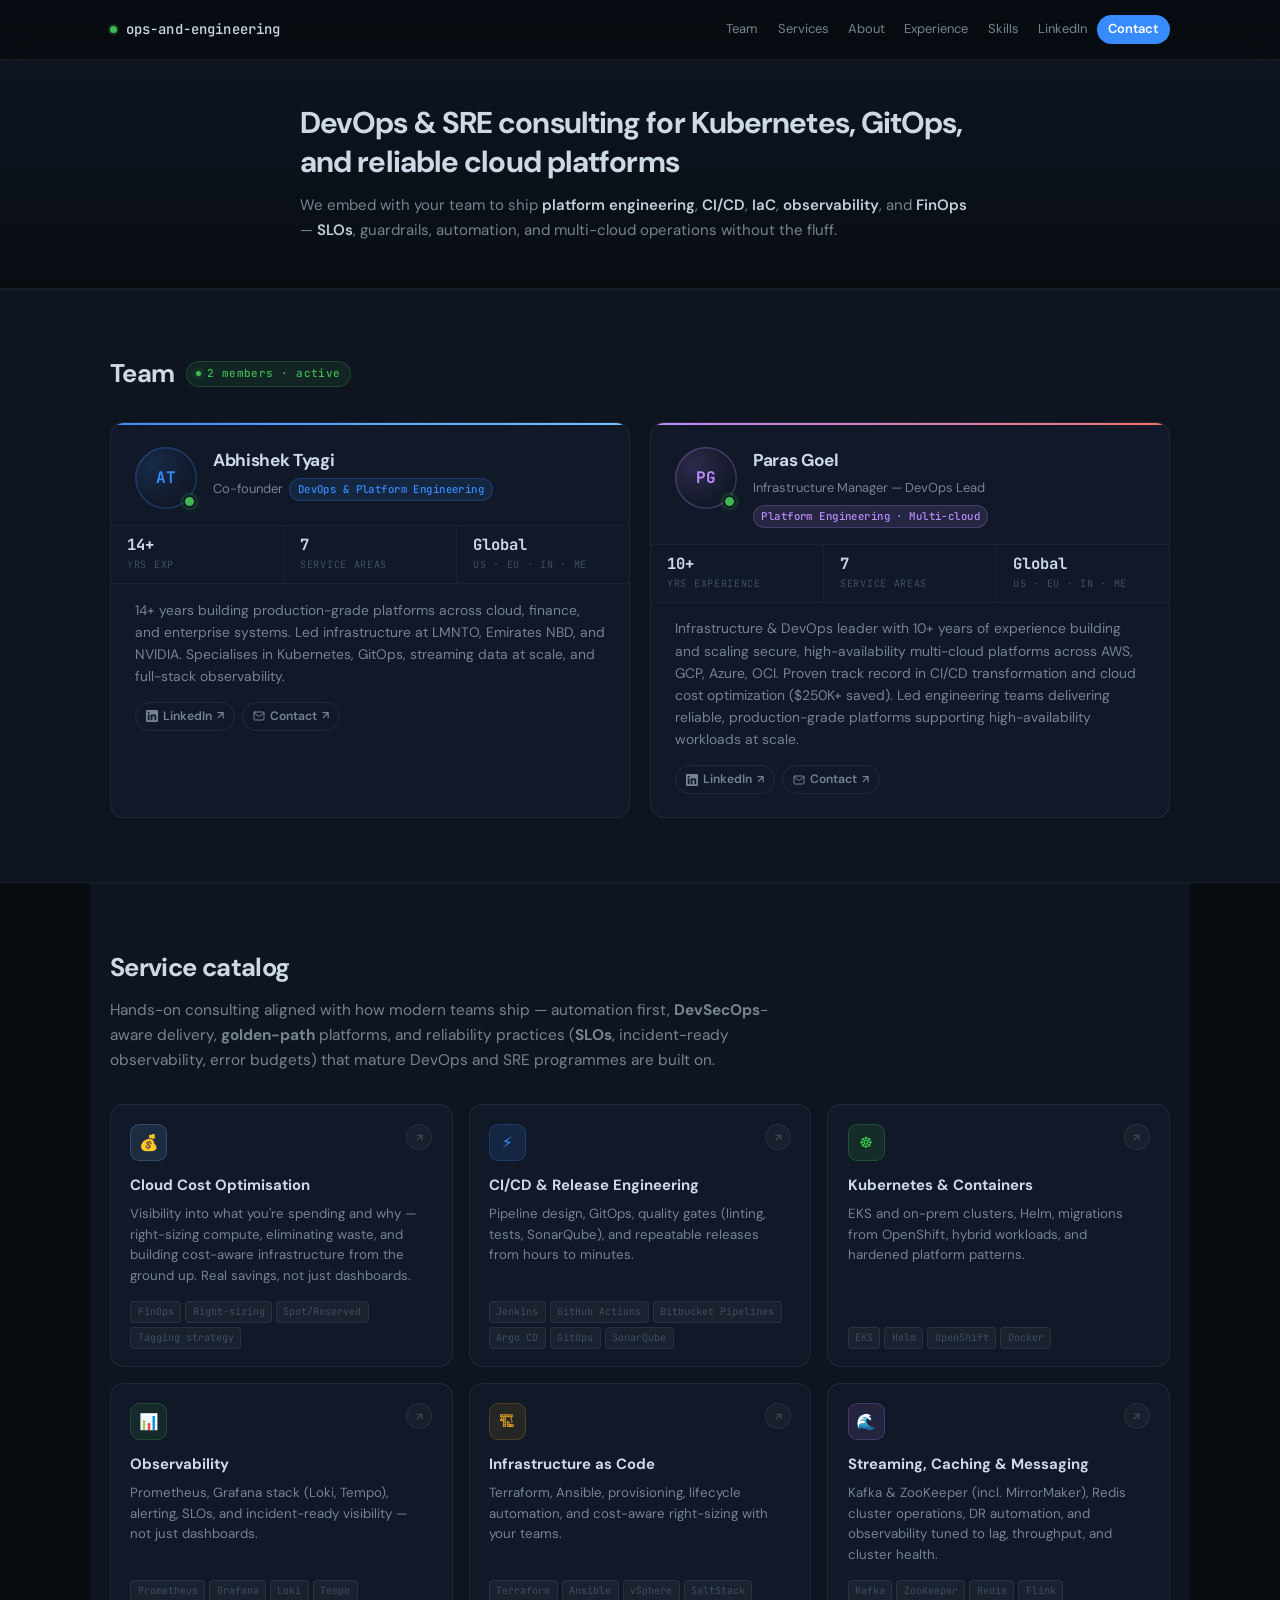
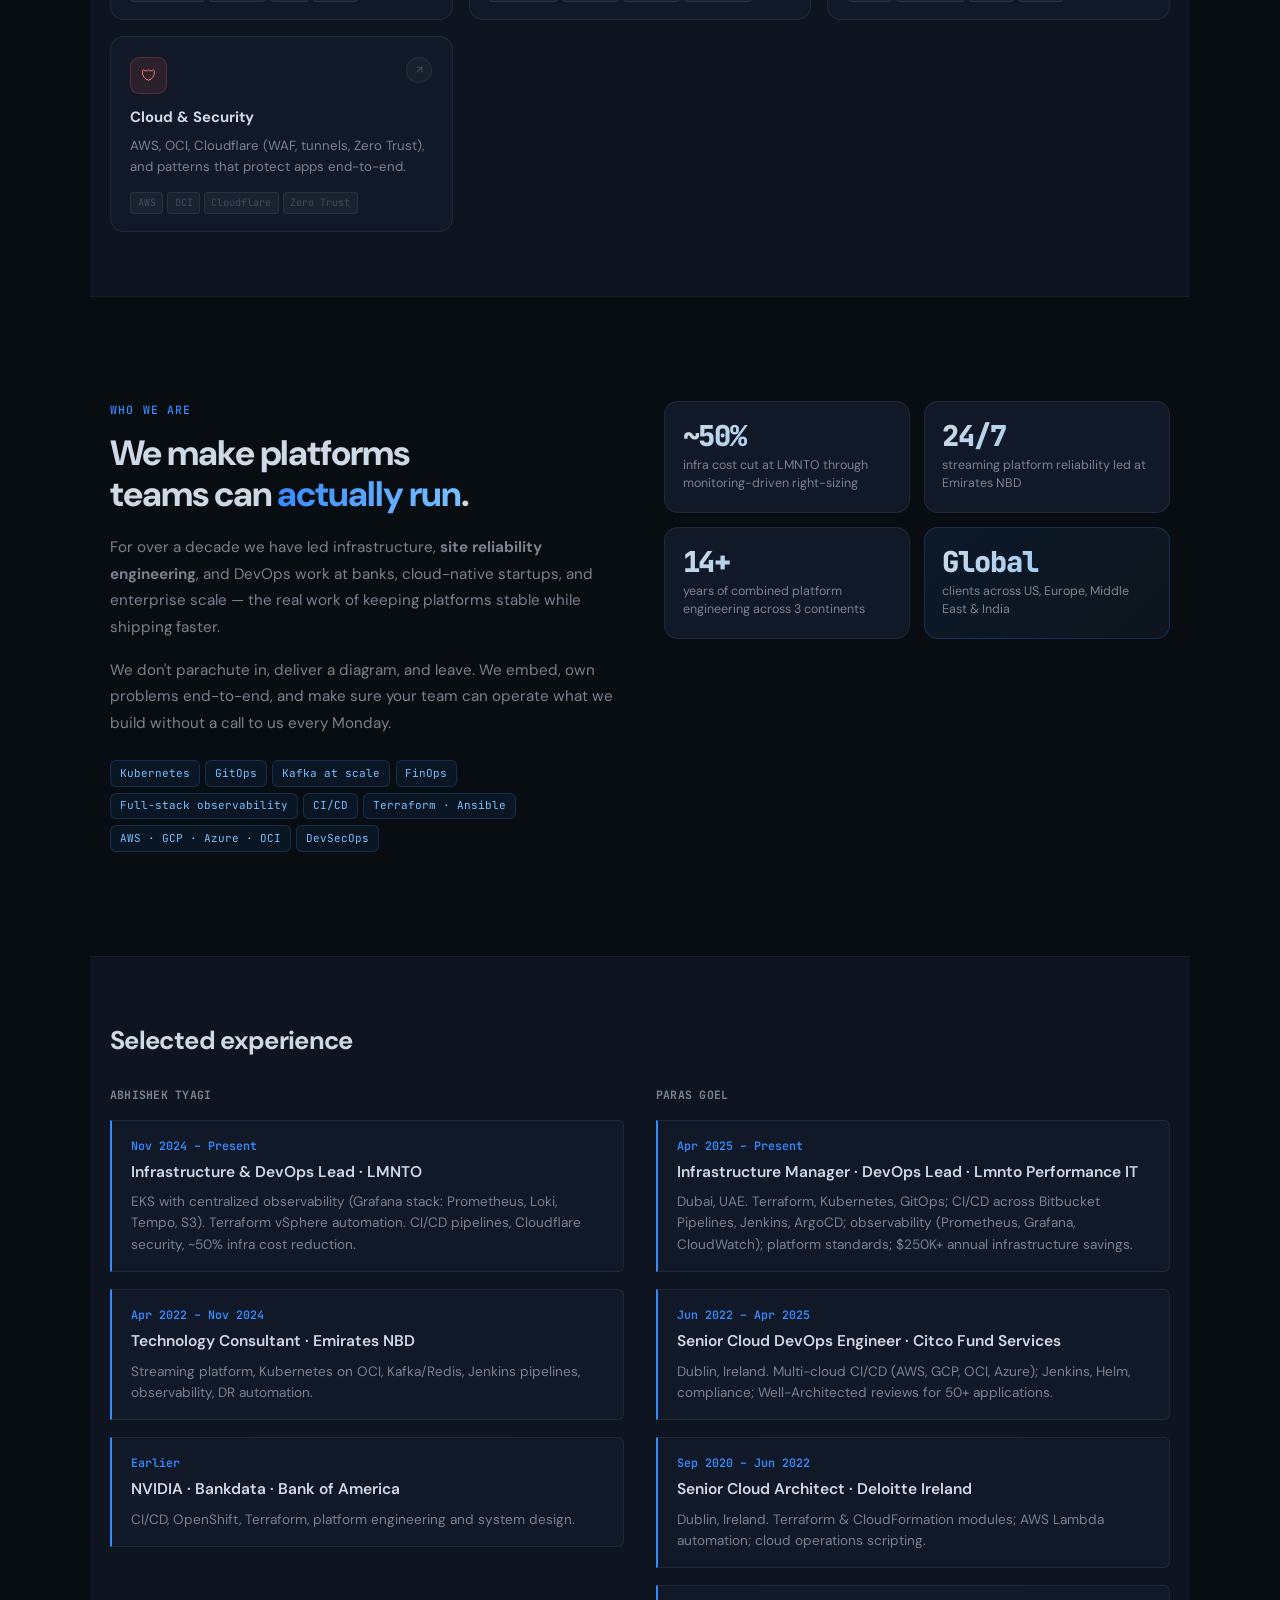
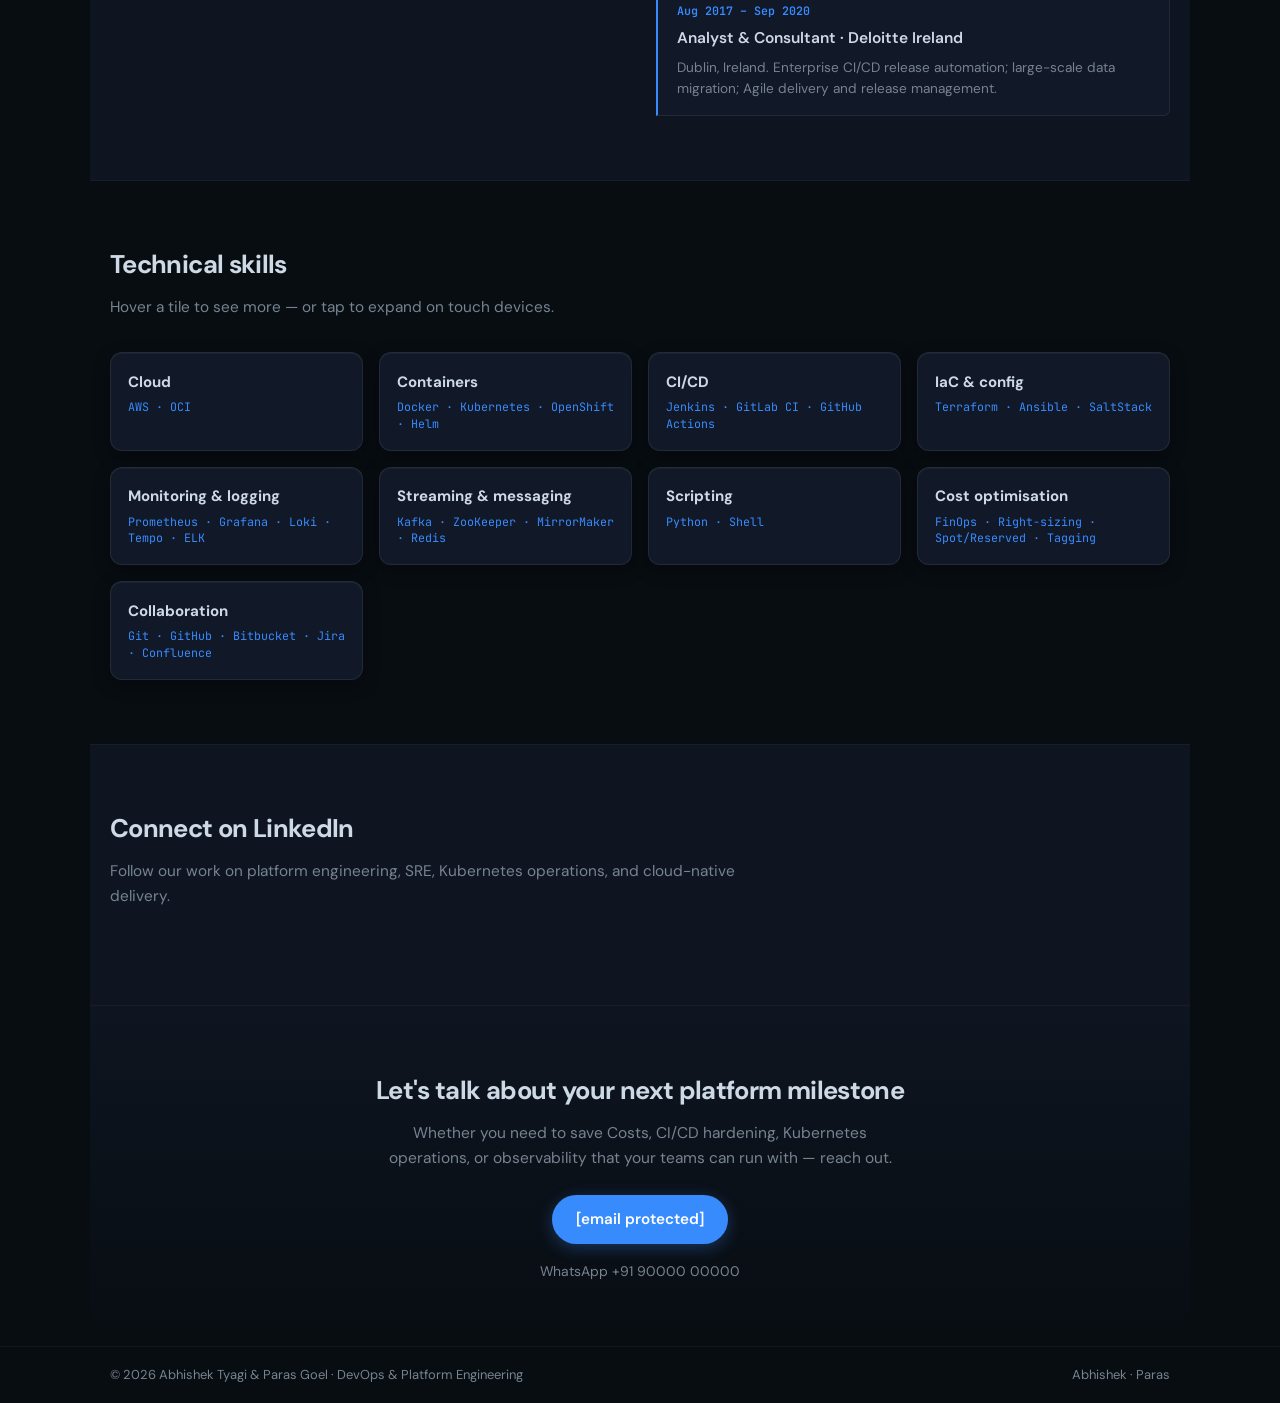
==== commit 34ed93c0: "edited Paras' profile and made website more SEO optimized" ====
--- a/index.html
+++ b/index.html
@@ -3,8 +3,31 @@
 <head>
     <meta charset="UTF-8">
     <meta name="viewport" content="width=device-width, initial-scale=1.0">
-    <meta name="description" content="Abhishek Tyagi & Paras Goel — DevOps and SRE consulting: CI/CD, Kubernetes, observability, streaming data platforms, and cloud infrastructure.">
-    <title>Ops & Engineering | DevOps & Platform Services</title>
+    <meta name="robots" content="index, follow, max-image-preview:large">
+    <meta name="author" content="Abhishek Tyagi, Paras Goel">
+    <meta name="theme-color" content="#080d12">
+    <link rel="canonical" href="https://devopsai.cloud/">
+    <meta name="description" content="DevOps and SRE consulting for Kubernetes, Terraform, GitOps, CI/CD, observability, FinOps, and multi-cloud platform engineering. Embedded experts — AWS, GCP, Azure, OCI. Global delivery; Dubai &amp; UAE.">
+    <title>DevOps &amp; SRE Consulting | Kubernetes, GitOps &amp; Platform Engineering</title>
+
+    <meta property="og:type" content="website">
+    <meta property="og:locale" content="en_US">
+    <meta property="og:url" content="https://devopsai.cloud/">
+    <meta property="og:site_name" content="Ops &amp; Engineering">
+    <meta property="og:title" content="DevOps &amp; SRE Consulting | Kubernetes, GitOps &amp; Platform Engineering">
+    <meta property="og:description" content="Hands-on DevOps, site reliability engineering, and platform engineering — CI/CD, Kubernetes, IaC, observability, FinOps, and secure cloud platforms for teams that ship at scale.">
+
+    <meta name="twitter:card" content="summary">
+    <meta name="twitter:title" content="DevOps &amp; SRE Consulting | Ops &amp; Engineering">
+    <meta name="twitter:description" content="Kubernetes, GitOps, Terraform, observability, FinOps, and multi-cloud platform engineering from senior practitioners.">
+
+    <script type="application/ld+json">
+    {"@context":"https://schema.org","@graph":[
+      {"@type":"WebSite","@id":"https://devopsai.cloud/#website","url":"https://devopsai.cloud/","name":"Ops and Engineering — DevOps and SRE Consulting","description":"DevOps consulting, SRE, platform engineering, Kubernetes, GitOps, Terraform, observability, FinOps, multi-cloud.","inLanguage":"en","publisher":{"@id":"https://devopsai.cloud/#business"}},
+      {"@type":"ProfessionalService","@id":"https://devopsai.cloud/#business","name":"Ops and Engineering","alternateName":["devopsai.cloud","ops-and-engineering"],"url":"https://devopsai.cloud/","description":"Hands-on DevOps and site reliability consulting: Kubernetes, CI/CD, GitOps, infrastructure as code, observability, FinOps, streaming platforms, and secure multi-cloud operations.","areaServed":["United Arab Emirates","United States","European Union","India","Middle East"],"knowsAbout":["DevOps","Site Reliability Engineering","Platform Engineering","Kubernetes","Terraform","GitOps","Infrastructure as Code","CI/CD","Observability","Prometheus","Grafana","FinOps","Multi-cloud","AWS","Google Cloud Platform","Microsoft Azure","Oracle Cloud Infrastructure","DevSecOps","Kafka"],"founder":[{"@type":"Person","name":"Abhishek Tyagi","sameAs":"https://www.linkedin.com/in/abhi29tyagi/"},{"@type":"Person","name":"Paras Goel","sameAs":"https://www.linkedin.com/in/parasgoel01/"}]}
+    ]}
+    </script>
+
     <link rel="preconnect" href="https://fonts.googleapis.com">
     <link rel="preconnect" href="https://fonts.gstatic.com" crossorigin>
     <link href="https://fonts.googleapis.com/css2?family=DM+Sans:ital,opsz,wght@0,9..40,400;0,9..40,500;0,9..40,600;0,9..40,700;1,9..40,400&family=JetBrains+Mono:wght@400;500&display=swap" rel="stylesheet">
@@ -32,6 +55,13 @@
 
 <main id="top">
 
+    <section class="seo-hero" aria-labelledby="site-heading">
+        <div class="wrap">
+            <h1 id="site-heading">DevOps &amp; SRE consulting for Kubernetes, GitOps, and reliable cloud platforms</h1>
+            <p class="seo-hero-lead">We embed with your team to ship <strong>platform engineering</strong>, <strong>CI/CD</strong>, <strong>IaC</strong>, <strong>observability</strong>, and <strong>FinOps</strong> — <strong>SLOs</strong>, guardrails, automation, and multi-cloud operations without the fluff.</p>
+        </div>
+    </section>
+
     <!-- ══════════════════════════════════════════
          TEAM — side-by-side Backstage profile cards
          ══════════════════════════════════════════ -->
@@ -106,15 +136,13 @@
                     <div class="pc-top">
                         <div class="pc-avatar-wrap">
                             <div class="pc-avatar">PG</div>
-                            <!-- Status dot: change to pc-status--online once profile is live -->
-                            <span class="pc-status pc-status--pending" title="Profile pending"></span>
+                            <span class="pc-status pc-status--online" title="Active"></span>
                         </div>
                         <div class="pc-identity">
                             <h3 class="pc-name">Paras Goel</h3>
                             <div class="pc-role-row">
-                                <span class="pc-role">Co-founder</span>
-                                <!-- [TODO] Update role tag if needed -->
-                                <span class="pc-role-pill">DevOps & Infrastructure</span>
+                                <span class="pc-role">Infrastructure Manager — DevOps Lead</span>
+                                <span class="pc-role-pill">Platform Engineering · Multi-cloud</span>
                             </div>
                         </div>
                     </div>
@@ -145,9 +173,8 @@
 
                     <div class="pc-footer">
                         
-                        <!-- [TODO] Replace with Paras's real bio -->
                         <p class="pc-desc">
-                            Infrastructure & DevOps leader with 9+ years of experience building and scaling secure, high-availability multi-cloud platforms across AWS, GCP, Azure, OCI. Proven track record in CI/CD transformation, cloud cost optimization ($250K+ saved annually). Led engineering teams delivering reliable, production-grade platforms supporting high-availability workloads at scale. 
+                            Infrastructure &amp; DevOps leader with 10+ years of experience building and scaling secure, high-availability multi-cloud platforms across AWS, GCP, Azure, OCI. Proven track record in CI/CD transformation and cloud cost optimization ($250K+ saved). Led engineering teams delivering reliable, production-grade platforms supporting high-availability workloads at scale.
                         </p>
 
                         <div class="pc-links">
@@ -176,7 +203,7 @@
         <section id="services" class="section section-alt">
             <div class="wrap">
                 <h2 class="section-title">Service catalog</h2>
-                <p class="section-lead">Hands-on consulting aligned with how modern teams ship — automation first, security baked in, platforms that scale.</p>
+                <p class="section-lead">Hands-on consulting aligned with how modern teams ship — automation first, <strong>DevSecOps</strong>-aware delivery, <strong>golden-path</strong> platforms, and reliability practices (<strong>SLOs</strong>, incident-ready observability, error budgets) that mature DevOps and SRE programmes are built on.</p>
 
                 <div class="service-portal-grid">
                     <a href="#cost-optimisation" class="svc-card svc--sky">
@@ -316,7 +343,7 @@
                     <div class="about-narrative">
                         <p class="about-eyebrow">Who we are</p>
                         <h2 class="about-headline">We make platforms<br>teams can <em>actually run</em>.</h2>
-                        <p class="about-body">For over a decade we have led infrastructure and DevOps work at banks, cloud-native startups, and enterprise scale — the real work of keeping platforms stable while shipping faster.</p>
+                        <p class="about-body">For over a decade we have led infrastructure, <strong>site reliability engineering</strong>, and DevOps work at banks, cloud-native startups, and enterprise scale — the real work of keeping platforms stable while shipping faster.</p>
                         <p class="about-body">We don't parachute in, deliver a diagram, and leave. We embed, own problems end-to-end, and make sure your team can operate what we build without a call to us every Monday.</p>
                         <div class="about-tags">
                             <span class="about-tag">Kubernetes</span>
@@ -326,7 +353,8 @@
                             <span class="about-tag">Full-stack observability</span>
                             <span class="about-tag">CI/CD</span>
                             <span class="about-tag">Terraform · Ansible</span>
-                            <span class="about-tag">AWS · OCI</span>
+                            <span class="about-tag">AWS · GCP · Azure · OCI</span>
+                            <span class="about-tag">DevSecOps</span>
                         </div>
                     </div>
 
@@ -394,21 +422,27 @@
             
                             <div class="timeline">
                                 <div class="timeline-item">
-                                    <span class="timeline-when">Present</span>
-                                    <h3 class="timeline-role">Infrastructure & DevOps Manager</h3>
-                                    <p>Leading platform initiatives focused on automation, scalability, and developer experience.</p>
+                                    <span class="timeline-when">Apr 2025 – Present</span>
+                                    <h3 class="timeline-role">Infrastructure Manager · DevOps Lead · Lmnto Performance IT</h3>
+                                    <p>Dubai, UAE. Terraform, Kubernetes, GitOps; CI/CD across Bitbucket Pipelines, Jenkins, ArgoCD; observability (Prometheus, Grafana, CloudWatch); platform standards; $250K+ annual infrastructure savings.</p>
                                 </div>
             
                                 <div class="timeline-item">
-                                    <span class="timeline-when">Previous</span>
-                                    <h3 class="timeline-role">DevOps / Infrastructure Roles</h3>
-                                    <p>Experience across cloud infrastructure, CI/CD pipelines, and system reliability engineering.</p>
+                                    <span class="timeline-when">Jun 2022 – Apr 2025</span>
+                                    <h3 class="timeline-role">Senior Cloud DevOps Engineer · Citco Fund Services</h3>
+                                    <p>Dublin, Ireland. Multi-cloud CI/CD (AWS, GCP, OCI, Azure); Jenkins, Helm, compliance; Well-Architected reviews for 50+ applications.</p>
                                 </div>
             
                                 <div class="timeline-item">
-                                    <span class="timeline-when">Earlier</span>
-                                    <h3 class="timeline-role">Engineering Foundations</h3>
-                                    <p>Worked on backend systems, automation, and infrastructure support across environments.</p>
+                                    <span class="timeline-when">Sep 2020 – Jun 2022</span>
+                                    <h3 class="timeline-role">Senior Cloud Architect · Deloitte Ireland</h3>
+                                    <p>Dublin, Ireland. Terraform &amp; CloudFormation modules; AWS Lambda automation; cloud operations scripting.</p>
+                                </div>
+            
+                                <div class="timeline-item">
+                                    <span class="timeline-when">Aug 2017 – Sep 2020</span>
+                                    <h3 class="timeline-role">Analyst &amp; Consultant · Deloitte Ireland</h3>
+                                    <p>Dublin, Ireland. Enterprise CI/CD release automation; large-scale data migration; Agile delivery and release management.</p>
                                 </div>
                             </div>
                         </div>
@@ -527,7 +561,7 @@
                 <div class="wrap">
                     <h2 class="section-title">Connect on LinkedIn</h2>
                     <p class="section-lead">
-                        Follow our work on platform engineering and DevOps practices.
+                        Follow our work on platform engineering, SRE, Kubernetes operations, and cloud-native delivery.
                     </p>
             
                     <div class="linkedin-grid">
--- a/styles.css
+++ b/styles.css
@@ -107,6 +107,33 @@
     font-size: clamp(1.25rem, 2.5vw, 1.6rem);
     font-weight: 700; letter-spacing: -0.025em;
 }
+
+/* Value proposition / primary H1 for SEO */
+.seo-hero {
+    padding: clamp(1.75rem, 4vw, 2.75rem) 0;
+    border-bottom: 1px solid var(--border-soft);
+    background: linear-gradient(180deg, var(--bg-elevated) 0%, var(--bg) 100%);
+}
+.seo-hero .wrap { max-width: var(--narrow); }
+.seo-hero h1 {
+    margin: 0 0 0.75rem;
+    font-size: clamp(1.32rem, 3.1vw, 1.88rem);
+    font-weight: 700;
+    letter-spacing: -0.03em;
+    line-height: 1.28;
+    color: var(--text);
+}
+.seo-hero-lead {
+    margin: 0;
+    font-size: 0.94rem;
+    color: var(--text-muted);
+    line-height: 1.68;
+}
+.seo-hero-lead strong {
+    color: color-mix(in srgb, var(--text) 88%, var(--text-muted));
+    font-weight: 600;
+}
+
 .section-lead {
     margin: 0 0 2rem; max-width: 42rem;
     color: var(--text-muted); font-size: 0.96rem;
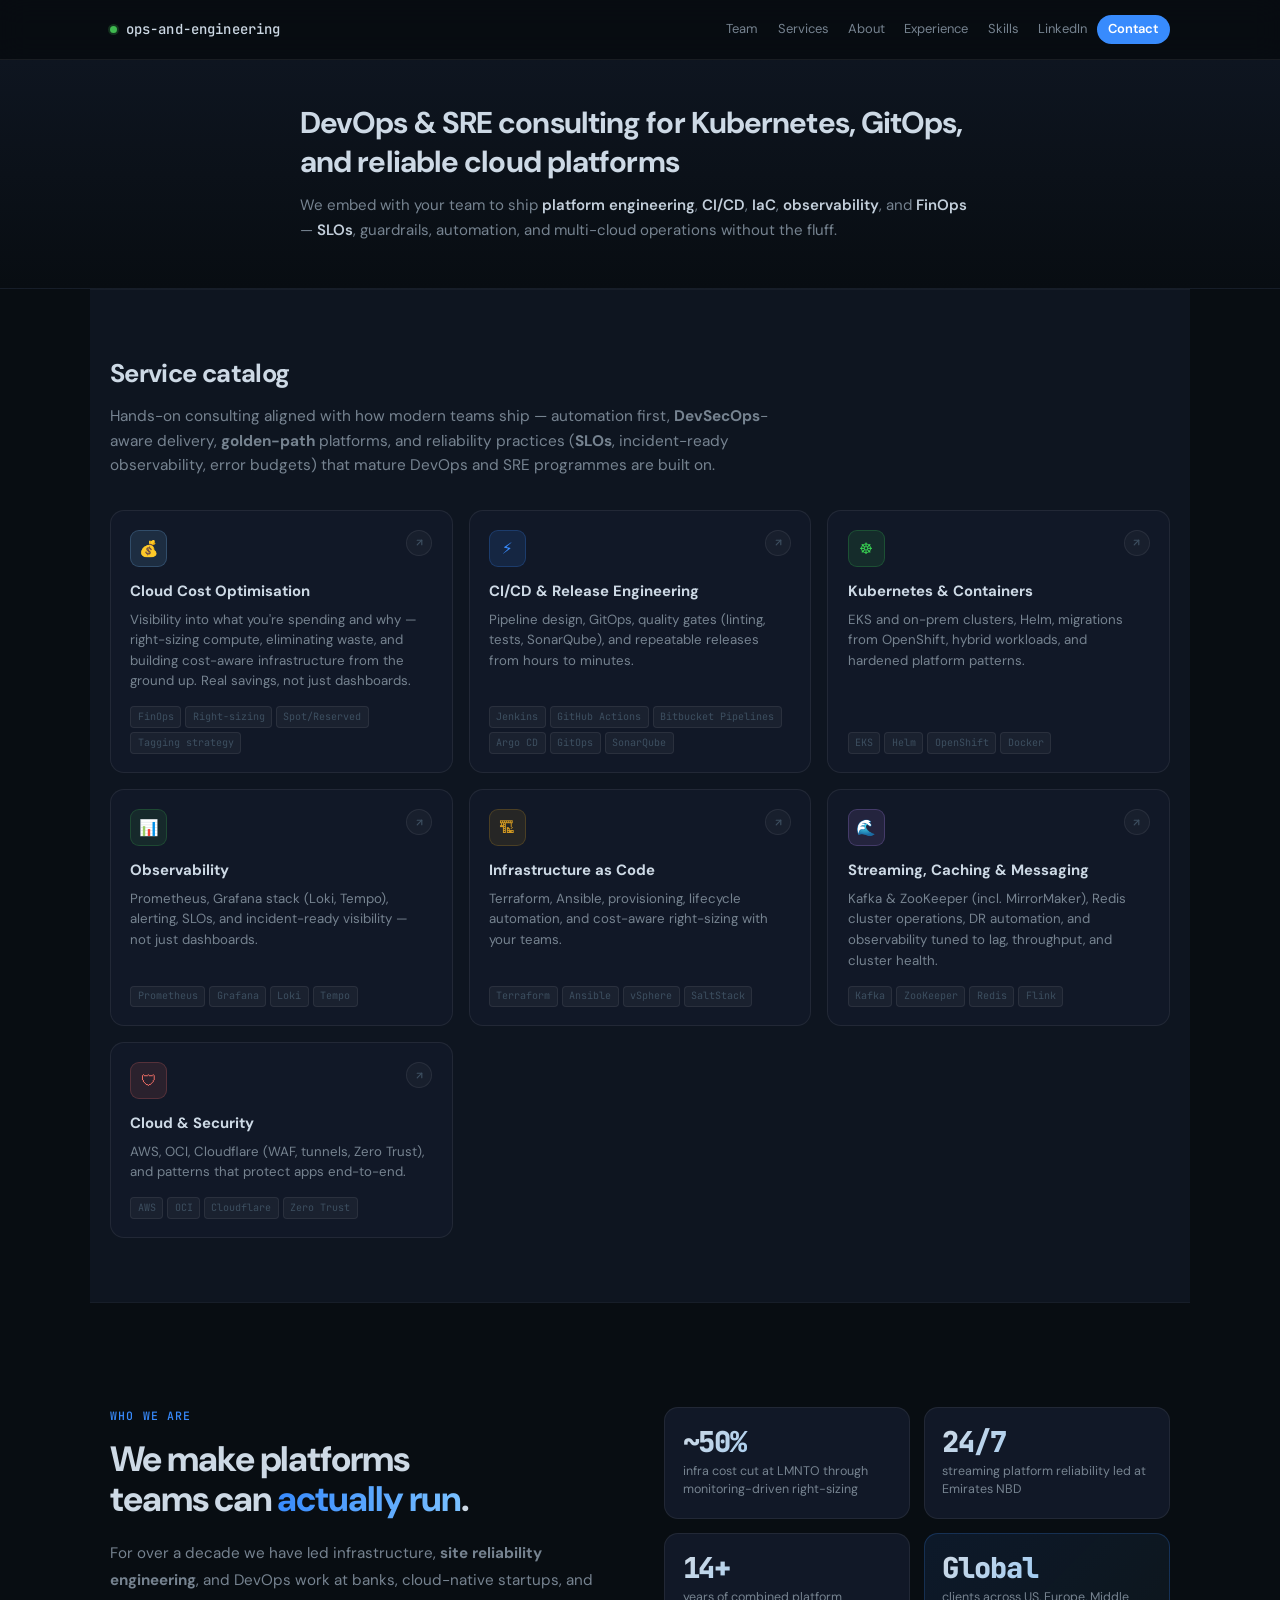
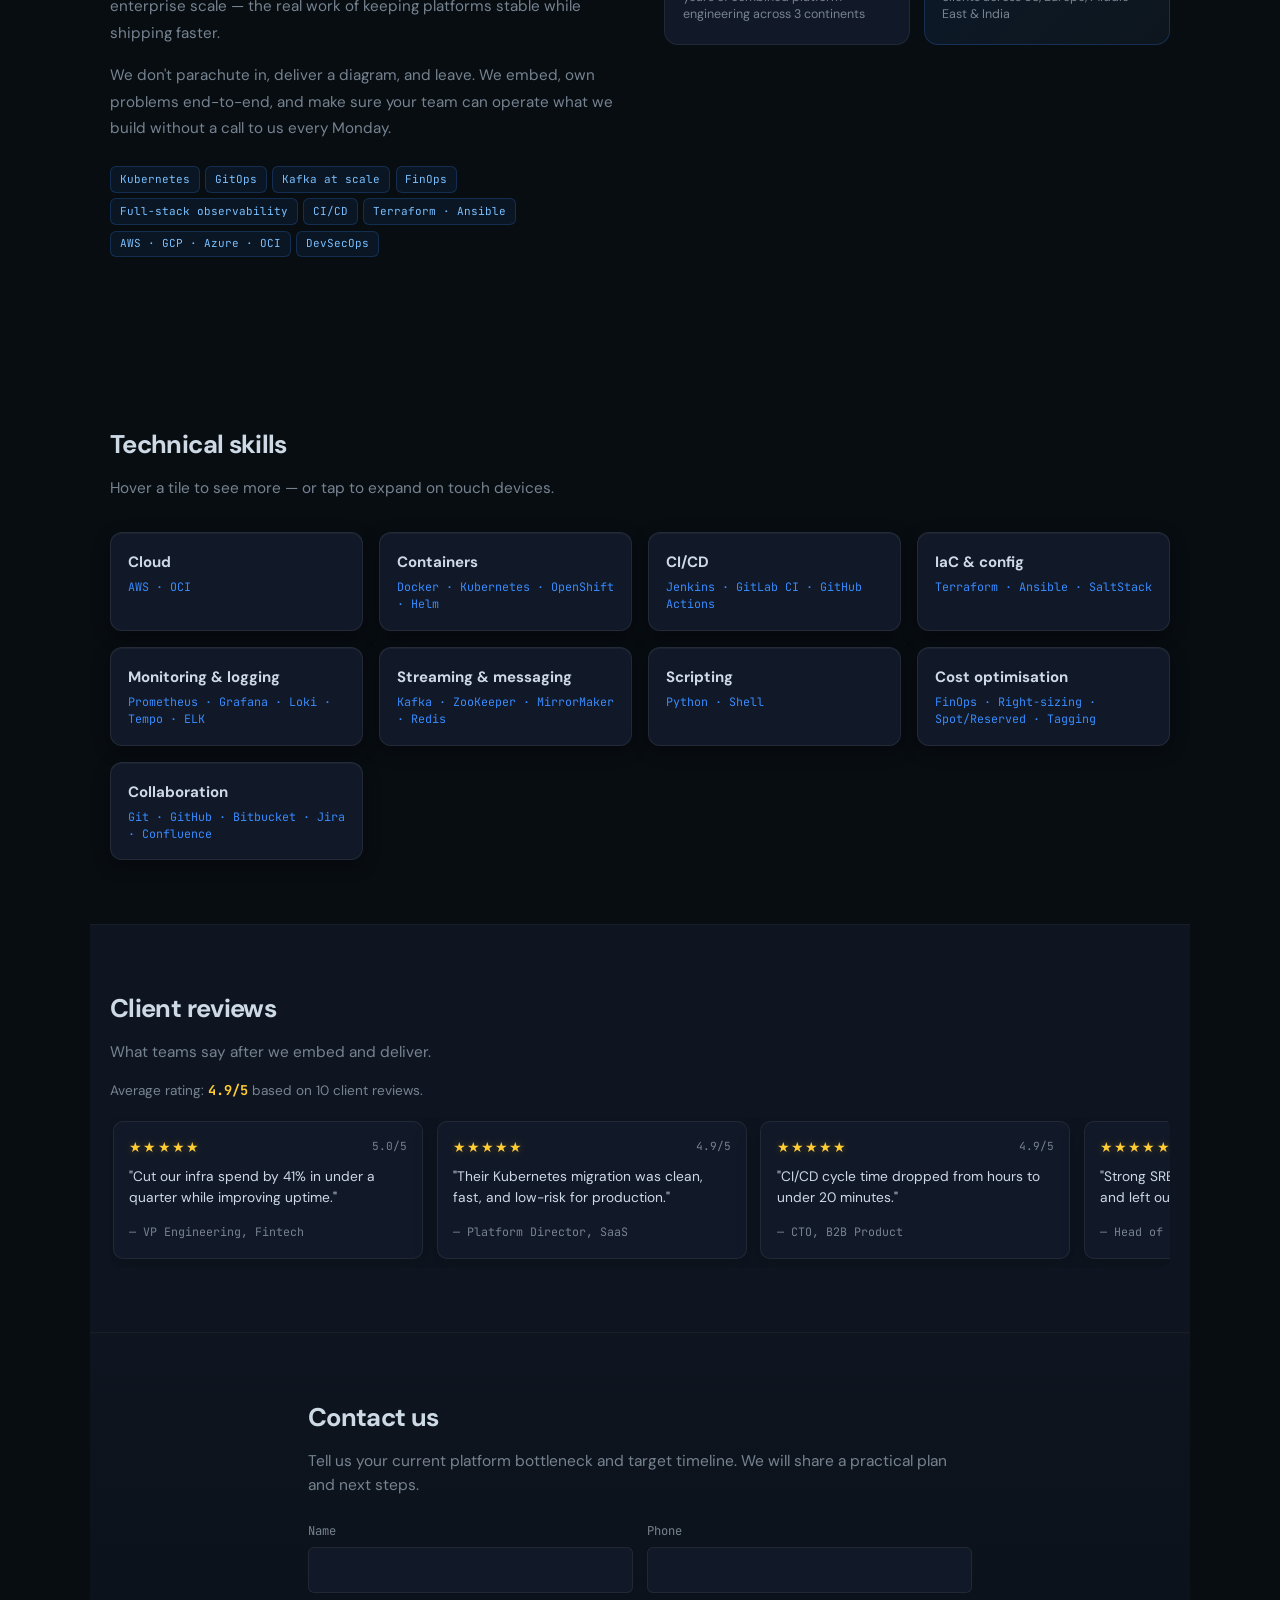
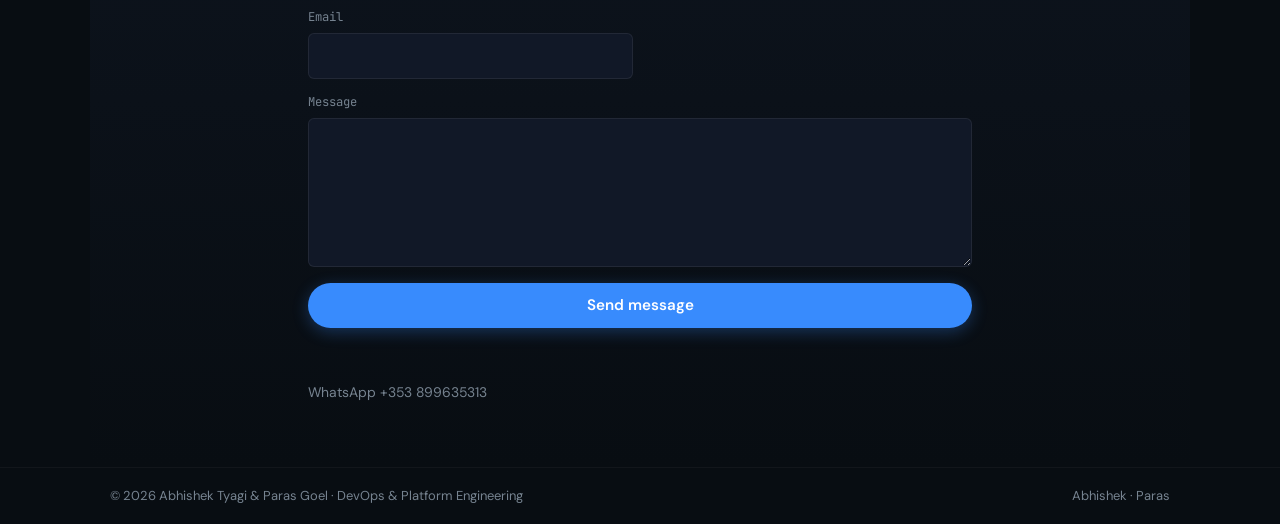
==== commit 1a1b014c: "added contact us, reviews, created new page for team" ====
--- a/index.html
+++ b/index.html
@@ -42,12 +42,12 @@
             ops-and-engineering
         </a>
         <nav class="nav">
-            <a href="#team">Team</a>
+            <a href="team.html">Team</a>
             <a href="#services">Services</a>
             <a href="#about">About</a>
-            <a href="#experience">Experience</a>
+            <a href="team.html#experience">Experience</a>
             <a href="#skills">Skills</a>
-            <a href="#linkedin">LinkedIn</a>
+            <a href="team.html#linkedin">LinkedIn</a>
             <a class="nav-cta" href="#contact">Contact</a>
         </nav>
     </div>
@@ -59,139 +59,6 @@
         <div class="wrap">
             <h1 id="site-heading">DevOps &amp; SRE consulting for Kubernetes, GitOps, and reliable cloud platforms</h1>
             <p class="seo-hero-lead">We embed with your team to ship <strong>platform engineering</strong>, <strong>CI/CD</strong>, <strong>IaC</strong>, <strong>observability</strong>, and <strong>FinOps</strong> — <strong>SLOs</strong>, guardrails, automation, and multi-cloud operations without the fluff.</p>
-        </div>
-    </section>
-
-    <!-- ══════════════════════════════════════════
-         TEAM — side-by-side Backstage profile cards
-         ══════════════════════════════════════════ -->
-    <section id="team" class="section section-alt">
-        <div class="wrap">
-            <div class="team-header">
-                <h2 class="section-title">Team</h2>
-                <span class="team-badge">2 members · active</span>
-            </div>
-
-            <div class="team-grid">
-
-                <!-- ── Abhishek Tyagi ── -->
-                <div class="profile-card profile-card--at">
-                    <div class="pc-stripe"></div>
-
-                    <div class="pc-top">
-                        <div class="pc-avatar-wrap">
-                            <div class="pc-avatar">AT</div>
-                            <span class="pc-status pc-status--online" title="Active"></span>
-                        </div>
-                        <div class="pc-identity">
-                            <h3 class="pc-name">Abhishek Tyagi</h3>
-                            <div class="pc-role-row">
-                                <span class="pc-role">Co-founder</span>
-                                <span class="pc-role-pill">DevOps &amp; Platform Engineering</span>
-                            </div>
-                        </div>
-                    </div>
-
-                    <!-- <div class="pc-chips">
-
-                    </div> -->
-
-                    <div class="pc-stats">
-                        <div class="pc-stat">
-                            <span class="pc-stat-val">14+</span>
-                            <span class="pc-stat-lbl">yrs exp</span>
-                        </div>
-                        <div class="pc-stat">
-                            <span class="pc-stat-val">7</span>
-                            <span class="pc-stat-lbl">service areas</span>
-                        </div>
-                        <div class="pc-stat">
-                            <span class="pc-stat-val">Global</span>
-                            <span class="pc-stat-lbl">US · EU · IN · ME</span>
-                        </div>
-                    </div>
-
-                    <div class="pc-footer">
-                        <p class="pc-desc">
-                            14+ years building production-grade platforms across cloud, finance, and enterprise systems. Led infrastructure at LMNTO, Emirates NBD, and NVIDIA. Specialises in Kubernetes, GitOps, streaming data at scale, and full-stack observability.
-                        </p>
-                        <div class="pc-links">
-                            <a class="pc-link" href="https://www.linkedin.com/in/abhi29tyagi/" target="_blank" rel="noopener noreferrer">
-                                <svg width="12" height="12" viewBox="0 0 24 24" fill="currentColor"><path d="M20.447 20.452h-3.554v-5.569c0-1.328-.027-3.037-1.852-3.037-1.853 0-2.136 1.445-2.136 2.939v5.667H9.351V9h3.414v1.561h.046c.477-.9 1.637-1.85 3.37-1.85 3.601 0 4.267 2.37 4.267 5.455v6.286zM5.337 7.433a2.062 2.062 0 01-2.063-2.065 2.064 2.064 0 112.063 2.065zm1.782 13.019H3.555V9h3.564v11.452zM22.225 0H1.771C.792 0 0 .774 0 1.729v20.542C0 23.227.792 24 1.771 24h20.451C23.2 24 24 23.227 24 22.271V1.729C24 .774 23.2 0 22.222 0h.003z"/></svg>
-                                LinkedIn
-                            </a>
-                            <a class="pc-link" href="#contact">
-                                <svg width="12" height="12" viewBox="0 0 24 24" fill="none" stroke="currentColor" stroke-width="2" stroke-linecap="round" stroke-linejoin="round"><path d="M4 4h16c1.1 0 2 .9 2 2v12c0 1.1-.9 2-2 2H4c-1.1 0-2-.9-2-2V6c0-1.1.9-2 2-2z"/><polyline points="22,6 12,13 2,6"/></svg>
-                                Contact
-                            </a>
-                        </div>
-                    </div>
-                </div><!-- /AT card -->
-
-                <!-- ── Paras Goel — placeholder card ── -->
-                <!-- UPDATE: Replace all [TODO] items once Paras's details are confirmed -->
-                <div class="profile-card profile-card--pg">
-                    <div class="pc-stripe"></div>
-
-                    <div class="pc-top">
-                        <div class="pc-avatar-wrap">
-                            <div class="pc-avatar">PG</div>
-                            <span class="pc-status pc-status--online" title="Active"></span>
-                        </div>
-                        <div class="pc-identity">
-                            <h3 class="pc-name">Paras Goel</h3>
-                            <div class="pc-role-row">
-                                <span class="pc-role">Infrastructure Manager — DevOps Lead</span>
-                                <span class="pc-role-pill">Platform Engineering · Multi-cloud</span>
-                            </div>
-                        </div>
-                    </div>
-
-                    <!-- [TODO] Replace placeholder chips with real skills -->
-                    <!-- <div class="pc-chips">
-                        <span class="pc-chip pc-chip--ph">+ skill</span>
-                        <span class="pc-chip pc-chip--ph">+ skill</span>
-                        <span class="pc-chip pc-chip--ph">+ skill</span>
-                        <span class="pc-chip pc-chip--ph">+ skill</span>
-                    </div> -->
-
-                    <div class="pc-stats">
-                        <!-- [TODO] Replace TBD values with real numbers -->
-                        <div class="pc-stat">
-                            <span class="pc-stat-val">10+</span>
-                            <span class="pc-stat-lbl">yrs experience</span>
-                        </div>
-                        <div class="pc-stat">
-                            <span class="pc-stat-val">7</span>
-                            <span class="pc-stat-lbl">service areas</span>
-                        </div>
-                        <div class="pc-stat">
-                            <span class="pc-stat-val">Global</span>
-                            <span class="pc-stat-lbl">US · EU · IN · ME</span>
-                        </div>
-                    </div>
-
-                    <div class="pc-footer">
-                        
-                        <p class="pc-desc">
-                            Infrastructure &amp; DevOps leader with 10+ years of experience building and scaling secure, high-availability multi-cloud platforms across AWS, GCP, Azure, OCI. Proven track record in CI/CD transformation and cloud cost optimization ($250K+ saved). Led engineering teams delivering reliable, production-grade platforms supporting high-availability workloads at scale.
-                        </p>
-
-                        <div class="pc-links">
-                            <a class="pc-link" href="https://www.linkedin.com/in/parasgoel01/" target="_blank" rel="noopener noreferrer">
-                                <svg width="12" height="12" viewBox="0 0 24 24" fill="currentColor"><path d="M20.447 20.452h-3.554v-5.569c0-1.328-.027-3.037-1.852-3.037-1.853 0-2.136 1.445-2.136 2.939v5.667H9.351V9h3.414v1.561h.046c.477-.9 1.637-1.85 3.37-1.85 3.601 0 4.267 2.37 4.267 5.455v6.286zM5.337 7.433a2.062 2.062 0 01-2.063-2.065 2.064 2.064 0 112.063 2.065zm1.782 13.019H3.555V9h3.564v11.452zM22.225 0H1.771C.792 0 0 .774 0 1.729v20.542C0 23.227.792 24 1.771 24h20.451C23.2 24 24 23.227 24 22.271V1.729C24 .774 23.2 0 22.222 0h.003z"/></svg>
-                                LinkedIn
-                            </a>
-                            <!-- [TODO] Add real email address -->
-                            <a class="pc-link" href="#contact">
-                                <svg width="12" height="12" viewBox="0 0 24 24" fill="none" stroke="currentColor" stroke-width="2" stroke-linecap="round" stroke-linejoin="round"><path d="M4 4h16c1.1 0 2 .9 2 2v12c0 1.1-.9 2-2 2H4c-1.1 0-2-.9-2-2V6c0-1.1.9-2 2-2z"/><polyline points="22,6 12,13 2,6"/></svg>
-                                Contact
-                            </a>
-                        </div>
-                    </div>
-                </div><!-- /PG card -->
-
-            </div><!-- /team-grid -->
         </div>
     </section>
 
@@ -383,75 +250,6 @@
         </section>
 
         <!-- ══════════════════════════════════════════
-             EXPERIENCE
-             ══════════════════════════════════════════ -->
-             <section id="experience" class="section section-alt">
-                <div class="wrap">
-                    <h2 class="section-title">Selected experience</h2>
-            
-                    <div class="experience-grid">
-            
-                        <!-- Abhishek -->
-                        <div class="experience-column">
-                            <h3 class="experience-owner">Abhishek Tyagi</h3>
-            
-                            <div class="timeline">
-                                <div class="timeline-item">
-                                    <span class="timeline-when">Nov 2024 – Present</span>
-                                    <h3 class="timeline-role">Infrastructure & DevOps Lead · LMNTO</h3>
-                                    <p>EKS with centralized observability (Grafana stack: Prometheus, Loki, Tempo, S3). Terraform vSphere automation. CI/CD pipelines, Cloudflare security, ~50% infra cost reduction.</p>
-                                </div>
-            
-                                <div class="timeline-item">
-                                    <span class="timeline-when">Apr 2022 – Nov 2024</span>
-                                    <h3 class="timeline-role">Technology Consultant · Emirates NBD</h3>
-                                    <p>Streaming platform, Kubernetes on OCI, Kafka/Redis, Jenkins pipelines, observability, DR automation.</p>
-                                </div>
-            
-                                <div class="timeline-item">
-                                    <span class="timeline-when">Earlier</span>
-                                    <h3 class="timeline-role">NVIDIA · Bankdata · Bank of America</h3>
-                                    <p>CI/CD, OpenShift, Terraform, platform engineering and system design.</p>
-                                </div>
-                            </div>
-                        </div>
-            
-                        <!-- Paras -->
-                        <div class="experience-column">
-                            <h3 class="experience-owner">Paras Goel</h3>
-            
-                            <div class="timeline">
-                                <div class="timeline-item">
-                                    <span class="timeline-when">Apr 2025 – Present</span>
-                                    <h3 class="timeline-role">Infrastructure Manager · DevOps Lead · Lmnto Performance IT</h3>
-                                    <p>Dubai, UAE. Terraform, Kubernetes, GitOps; CI/CD across Bitbucket Pipelines, Jenkins, ArgoCD; observability (Prometheus, Grafana, CloudWatch); platform standards; $250K+ annual infrastructure savings.</p>
-                                </div>
-            
-                                <div class="timeline-item">
-                                    <span class="timeline-when">Jun 2022 – Apr 2025</span>
-                                    <h3 class="timeline-role">Senior Cloud DevOps Engineer · Citco Fund Services</h3>
-                                    <p>Dublin, Ireland. Multi-cloud CI/CD (AWS, GCP, OCI, Azure); Jenkins, Helm, compliance; Well-Architected reviews for 50+ applications.</p>
-                                </div>
-            
-                                <div class="timeline-item">
-                                    <span class="timeline-when">Sep 2020 – Jun 2022</span>
-                                    <h3 class="timeline-role">Senior Cloud Architect · Deloitte Ireland</h3>
-                                    <p>Dublin, Ireland. Terraform &amp; CloudFormation modules; AWS Lambda automation; cloud operations scripting.</p>
-                                </div>
-            
-                                <div class="timeline-item">
-                                    <span class="timeline-when">Aug 2017 – Sep 2020</span>
-                                    <h3 class="timeline-role">Analyst &amp; Consultant · Deloitte Ireland</h3>
-                                    <p>Dublin, Ireland. Enterprise CI/CD release automation; large-scale data migration; Agile delivery and release management.</p>
-                                </div>
-                            </div>
-                        </div>
-            
-                    </div>
-                </div>
-            </section>
-
-        <!-- ══════════════════════════════════════════
              SKILLS
              ══════════════════════════════════════════ -->
         <section id="skills" class="section">
@@ -555,58 +353,63 @@
         </section>
 
         <!-- ══════════════════════════════════════════
-             LINKEDIN
-            ══════════════════════════════════════════ -->
-            <section id="linkedin" class="section section-alt">
-                <div class="wrap">
-                    <h2 class="section-title">Connect on LinkedIn</h2>
-                    <p class="section-lead">
-                        Follow our work on platform engineering, SRE, Kubernetes operations, and cloud-native delivery.
-                    </p>
-            
-                    <div class="linkedin-grid">
-            
-                        <!-- Abhishek -->
-                        <div class="linkedin-card">
-                            <div class="linkedin-embed-inner">
-                                <div class="LI-profile-badge"
-                                     data-version="v1"
-                                     data-size="large"
-                                     data-locale="en_US"
-                                     data-type="vertical"
-                                     data-theme="light"
-                                     data-vanity="abhi29tyagi">
-                                </div>
-                            </div>
-                        </div>
-            
-                        <!-- Paras -->
-                        <div class="linkedin-card">
-                            <div class="linkedin-embed-inner">
-                                <div class="LI-profile-badge"
-                                     data-version="v1"
-                                     data-size="large"
-                                     data-locale="en_US"
-                                     data-type="vertical"
-                                     data-theme="light"
-                                     data-vanity="parasgoel01">
-                                </div>
-                            </div>
-                        </div>
-            
+             REVIEWS
+             ══════════════════════════════════════════ -->
+        <section id="reviews" class="section section-alt">
+            <div class="wrap">
+                <h2 class="section-title">Client reviews</h2>
+                <p class="section-lead">What teams say after we embed and deliver.</p>
+                <p class="reviews-average">Average rating: <strong>4.9/5</strong> based on 10 client reviews.</p>
+                <div class="reviews-marquee" data-reviews-marquee aria-label="Client reviews carousel">
+                    <div class="reviews-track">
+                        <article class="review-card"><div class="review-rating"><span class="review-stars">★★★★★</span><span class="review-score">5.0/5</span></div><p>"Cut our infra spend by 41% in under a quarter while improving uptime."</p><span>— VP Engineering, Fintech</span></article>
+                        <article class="review-card"><div class="review-rating"><span class="review-stars">★★★★★</span><span class="review-score">4.9/5</span></div><p>"Their Kubernetes migration was clean, fast, and low-risk for production."</p><span>— Platform Director, SaaS</span></article>
+                        <article class="review-card"><div class="review-rating"><span class="review-stars">★★★★★</span><span class="review-score">4.9/5</span></div><p>"CI/CD cycle time dropped from hours to under 20 minutes."</p><span>— CTO, B2B Product</span></article>
+                        <article class="review-card"><div class="review-rating"><span class="review-stars">★★★★★</span><span class="review-score">5.0/5</span></div><p>"Strong SRE mindset. They fixed reliability and left our team better."</p><span>— Head of Infrastructure, RetailTech</span></article>
+                        <article class="review-card"><div class="review-rating"><span class="review-stars">★★★★★</span><span class="review-score">4.8/5</span></div><p>"Finally got observability that engineers actually use day to day."</p><span>— Engineering Manager, Media</span></article>
+                        <article class="review-card"><div class="review-rating"><span class="review-stars">★★★★★</span><span class="review-score">5.0/5</span></div><p>"Pragmatic, senior, and hands-on. Zero fluff, high ownership."</p><span>— Founder, AI Startup</span></article>
+                        <article class="review-card"><div class="review-rating"><span class="review-stars">★★★★★</span><span class="review-score">4.9/5</span></div><p>"Helped us standardize Terraform across teams and environments."</p><span>— Cloud Lead, Enterprise IT</span></article>
+                        <article class="review-card"><div class="review-rating"><span class="review-stars">★★★★★</span><span class="review-score">4.8/5</span></div><p>"They made incident response calmer with clear runbooks and signals."</p><span>— SRE Lead, Payments</span></article>
+                        <article class="review-card"><div class="review-rating"><span class="review-stars">★★★★★</span><span class="review-score">4.9/5</span></div><p>"Security posture improved without slowing our release velocity."</p><span>— CISO, HealthTech</span></article>
+                        <article class="review-card"><div class="review-rating"><span class="review-stars">★★★★★</span><span class="review-score">5.0/5</span></div><p>"Excellent partner for platform foundations and cloud governance."</p><span>— COO, Logistics</span></article>
                     </div>
                 </div>
-            </section>
+            </div>
+        </section>
 
         <!-- ══════════════════════════════════════════
              CONTACT
              ══════════════════════════════════════════ -->
         <section id="contact" class="section cta-section">
             <div class="wrap cta-inner">
-                <h2 class="section-title">Let's talk about your next platform milestone</h2>
-                <p class="cta-text">Whether you need to save Costs, CI/CD hardening, Kubernetes operations, or observability that your teams can run with — reach out.</p>
-                <a class="btn btn-primary btn-lg" href="/cdn-cgi/l/email-protection#f79887849699939299909e999292859e9990b7909a969e9bd994989a"><span class="__cf_email__" data-cfemail="99f6e9eaf8f7fdfcf7fef0f7fcfcebf0f7fed9fef4f8f0f5b7faf6f4">[email&#160;protected]</span></a>
-                <p class="cta-meta"><a href="https://wa.me/9000000000" target="_blank" rel="noopener noreferrer">WhatsApp +91 90000 00000</a></p>
+                <h2 class="section-title">Contact us</h2>
+                <p class="cta-text">Tell us your current platform bottleneck and target timeline. We will share a practical plan and next steps.</p>
+                <form class="contact-form" id="contact-form" action="https://api.web3forms.com/submit" method="POST">
+                    <input type="hidden" name="access_key" value="REPLACE_WITH_YOUR_WEB3FORMS_ACCESS_KEY">
+                    <input type="hidden" name="subject" value="New contact message from ops-services-portal">
+                    <input type="hidden" name="from_name" value="ops-services-portal website">
+                    <div class="contact-grid">
+                        <label class="contact-field">
+                            <span>Name</span>
+                            <input type="text" name="name" autocomplete="name" required>
+                        </label>
+                        <label class="contact-field">
+                            <span>Phone</span>
+                            <input type="tel" name="phone" autocomplete="tel" required>
+                        </label>
+                        <label class="contact-field">
+                            <span>Email</span>
+                            <input type="email" name="email" autocomplete="email" required>
+                        </label>
+                        <label class="contact-field contact-field--full">
+                            <span>Message</span>
+                            <textarea name="message" rows="5" required></textarea>
+                        </label>
+                    </div>
+                    <button class="btn btn-primary btn-lg" type="submit">Send message</button>
+                    <p id="contact-form-status" class="contact-form-status" role="status" aria-live="polite"></p>
+                </form>
+                <p class="cta-meta"><a href="https://wa.me/971521255889" target="_blank" rel="noopener noreferrer">WhatsApp +353 899635313</a></p>
             </div>
         </section>
 
@@ -657,7 +460,67 @@
             });
         }
     });
+
+    // Reviews marquee: allow wheel to scroll horizontally while hovering.
+    document.querySelectorAll('[data-reviews-marquee]').forEach(function(marquee) {
+        marquee.addEventListener('wheel', function(e) {
+            if (!marquee.matches(':hover')) return;
+            e.preventDefault();
+            marquee.scrollLeft += e.deltaY + e.deltaX;
+        }, { passive: false });
+    });
+
+    // Contact form via Web3Forms.
+    (function() {
+        var form = document.getElementById('contact-form');
+        var status = document.getElementById('contact-form-status');
+        if (!form || !status) return;
+
+        form.addEventListener('submit', async function(e) {
+            e.preventDefault();
+
+            var keyInput = form.querySelector('input[name="access_key"]');
+            var accessKey = keyInput ? keyInput.value : '';
+            if (!accessKey || accessKey === '756b1113-8b8d-449e-bd5f-58217d6df995') {
+                status.textContent = 'Add your Web3Forms access key first, then submit.';
+                status.className = 'contact-form-status is-error';
+                return;
+            }
+
+            var submitBtn = form.querySelector('button[type="submit"]');
+            var originalBtnText = submitBtn ? submitBtn.textContent : 'Send message';
+            if (submitBtn) {
+                submitBtn.disabled = true;
+                submitBtn.textContent = 'Sending...';
+            }
+
+            try {
+                var formData = new FormData(form);
+                var response = await fetch('https://api.web3forms.com/submit', {
+                    method: 'POST',
+                    body: formData
+                });
+                var data = await response.json();
+
+                if (data.success) {
+                    status.textContent = 'Message sent successfully. We will get back to you soon.';
+                    status.className = 'contact-form-status is-success';
+                    form.reset();
+                } else {
+                    status.textContent = data.message || 'Could not send message. Please try again.';
+                    status.className = 'contact-form-status is-error';
+                }
+            } catch (err) {
+                status.textContent = 'Network error. Please try again in a moment.';
+                status.className = 'contact-form-status is-error';
+            } finally {
+                if (submitBtn) {
+                    submitBtn.disabled = false;
+                    submitBtn.textContent = originalBtnText;
+                }
+            }
+        });
+    })();
 </script>
-<script src="https://platform.linkedin.com/badges/js/profile.js" async defer></script>
 </body>
 </html>
--- a/styles.css
+++ b/styles.css
@@ -279,6 +279,34 @@
     margin: 0 0 0.9rem; font-size: 0.865rem;
     color: var(--text-muted); line-height: 1.6;
 }
+.pc-subhead {
+    margin: 0 0 0.55rem;
+    font-size: 0.72rem;
+    font-family: var(--font-mono);
+    text-transform: uppercase;
+    letter-spacing: 0.06em;
+    color: var(--text-dim);
+}
+.pc-timeline {
+    display: flex;
+    flex-direction: column;
+    gap: 0.5rem;
+    margin: 0 0 0.85rem;
+}
+.pc-timeline .timeline-item {
+    padding: 0.7rem 0.8rem;
+    background: var(--bg-inset);
+    border: 1px solid var(--border-soft);
+    border-left: 2px solid color-mix(in srgb,var(--pc-color) 78%, white 22%);
+    border-radius: 0 var(--radius-sm) var(--radius-sm) 0;
+}
+.pc-timeline .timeline-role {
+    font-size: 0.86rem;
+}
+.pc-timeline .timeline-item p {
+    font-size: 0.78rem;
+    line-height: 1.45;
+}
 .pc-desc--ph { font-style: italic; color: var(--text-dim); }
 
 .pc-pending-notice {
@@ -594,6 +622,87 @@
     justify-content: center;
 }
 
+.linkedin-preview-card {
+    width: 100%;
+    max-width: 300px;
+    border-radius: 8px;
+    overflow: hidden;
+    border: 1px solid #c7c7c7;
+    background: #ffffff;
+    color: #111827;
+    box-shadow: 0 4px 18px rgba(0,0,0,0.22);
+}
+.linkedin-preview-head {
+    background: #f3f2ef;
+    color: #0a66c2;
+    font-weight: 700;
+    font-size: 1.75rem;
+    line-height: 1;
+    padding: 0.6rem 0.75rem 0.5rem;
+}
+.linkedin-preview-body {
+    padding: 0.8rem 0.8rem 0.85rem;
+}
+.linkedin-preview-avatar-wrap {
+    width: 50px;
+    height: 50px;
+    margin-bottom: 0.55rem;
+}
+.linkedin-preview-avatar-img,
+.linkedin-preview-avatar-fallback {
+    width: 100%;
+    height: 100%;
+    border-radius: 50%;
+}
+.linkedin-preview-avatar-img {
+    display: block;
+    object-fit: cover;
+    border: 1px solid #c7d2fe;
+    background: #f8fafc;
+}
+.linkedin-preview-avatar-fallback {
+    background: #dbeafe;
+    color: #1e3a8a;
+    display: flex;
+    align-items: center;
+    justify-content: center;
+    font-weight: 700;
+}
+.linkedin-preview-name {
+    margin: 0 0 0.25rem;
+    font-size: 1.05rem;
+    line-height: 1.2;
+    color: #111827;
+}
+.linkedin-preview-role {
+    margin: 0 0 0.35rem;
+    font-size: 0.8rem;
+    line-height: 1.4;
+    color: #1f2937;
+}
+.linkedin-preview-company {
+    margin: 0 0 0.65rem;
+    font-size: 0.74rem;
+    line-height: 1.3;
+    color: #374151;
+    text-transform: uppercase;
+}
+.linkedin-preview-btn {
+    display: inline-flex;
+    align-items: center;
+    justify-content: center;
+    border: 1px solid #0a66c2;
+    color: #0a66c2;
+    border-radius: 999px;
+    padding: 0.2rem 0.85rem;
+    font-weight: 700;
+    font-size: 0.9rem;
+}
+.linkedin-preview-btn:hover {
+    text-decoration: none;
+    background: #eaf4ff;
+}
+
 /* Placeholder styling */
 .linkedin-placeholder {
     width: 100%;
@@ -618,11 +727,142 @@
     background: linear-gradient(180deg, var(--bg-elevated), var(--bg));
     border-top: 1px solid var(--border-soft);
 }
-.cta-inner { max-width: 36rem; margin: 0 auto; text-align: center; }
-.cta-inner .section-title { text-align: center; }
+.cta-inner { max-width: 44rem; margin: 0 auto; text-align: left; }
+.cta-inner .section-title { text-align: left; }
 .cta-text { margin: 0 0 1.5rem; color: var(--text-muted); font-size: 0.97rem; }
 .cta-meta { margin: 1rem 0 0; font-size: 0.87rem; color: var(--text-muted); }
 .cta-meta a { color: var(--text-muted); }
+
+.contact-form {
+    display: flex;
+    flex-direction: column;
+    gap: 1rem;
+}
+.contact-grid {
+    display: grid;
+    grid-template-columns: 1fr 1fr;
+    gap: 0.9rem;
+}
+.contact-field {
+    display: flex;
+    flex-direction: column;
+    gap: 0.35rem;
+}
+.contact-field span {
+    font-size: 0.76rem;
+    color: var(--text-muted);
+    font-family: var(--font-mono);
+}
+.contact-field input,
+.contact-field textarea {
+    width: 100%;
+    background: var(--bg-card);
+    color: var(--text);
+    border: 1px solid var(--border);
+    border-radius: var(--radius-sm);
+    padding: 0.58rem 0.7rem;
+    font: inherit;
+}
+.contact-field input:focus,
+.contact-field textarea:focus {
+    outline: none;
+    border-color: var(--border-accent);
+    box-shadow: 0 0 0 2px rgba(56,139,253,0.16);
+}
+.contact-field textarea {
+    resize: vertical;
+    min-height: 120px;
+}
+.contact-field--full {
+    grid-column: 1 / -1;
+}
+.contact-form-status {
+    margin: 0.1rem 0 0;
+    font-size: 0.83rem;
+    min-height: 1.2rem;
+}
+.contact-form-status.is-success {
+    color: #7ee787;
+}
+.contact-form-status.is-error {
+    color: #f47067;
+}
+.contact-form button[disabled] {
+    opacity: 0.72;
+    cursor: not-allowed;
+}
+
+/* ── Reviews marquee ── */
+.reviews-marquee {
+    overflow-x: hidden;
+    padding-bottom: 0.35rem;
+    border-radius: var(--radius);
+}
+.reviews-marquee:hover {
+    overflow-x: auto;
+    cursor: ew-resize;
+}
+.reviews-track {
+    display: flex;
+    gap: 0.85rem;
+    width: max-content;
+    animation: reviews-slide-ltr 32s linear infinite;
+    padding: 0.2rem;
+}
+.reviews-marquee:hover .reviews-track {
+    animation-play-state: paused;
+}
+.review-card {
+    width: min(310px, 85vw);
+    min-height: 130px;
+    background: var(--bg-card);
+    border: 1px solid var(--border);
+    border-radius: var(--radius);
+    padding: 0.9rem 0.95rem;
+    box-shadow: 0 8px 24px rgba(0,0,0,0.18);
+}
+.review-rating {
+    display: flex;
+    align-items: center;
+    justify-content: space-between;
+    gap: 0.5rem;
+    margin-bottom: 0.5rem;
+}
+.review-card .review-stars {
+    color: #ffcc33;
+    letter-spacing: 0.08em;
+    font-size: 0.86rem;
+    text-shadow: 0 0 8px rgba(255,204,51,0.28);
+}
+.review-card .review-score {
+    font-family: var(--font-mono);
+    font-size: 0.7rem;
+    color: var(--text-muted);
+}
+.reviews-average {
+    margin: -1.05rem 0 1rem;
+    font-size: 0.85rem;
+    color: var(--text-muted);
+}
+.reviews-average strong {
+    color: #ffcc33;
+    font-family: var(--font-mono);
+}
+.review-card p {
+    margin: 0 0 0.6rem;
+    font-size: 0.86rem;
+    color: var(--text);
+    line-height: 1.55;
+}
+.review-card span {
+    font-size: 0.73rem;
+    color: var(--text-muted);
+    font-family: var(--font-mono);
+}
+@keyframes reviews-slide-ltr {
+    from { transform: translateX(-42%); }
+    to { transform: translateX(0); }
+}
 
 .btn {
     display: inline-flex; align-items: center; justify-content: center;
@@ -685,4 +925,11 @@
     /* SKILLS */
     .skill-tile:hover { transform: none; }
     .skill-tile.is-open { transform: scale(1.01); }
+
+    /* REVIEWS */
+    .reviews-track { animation-duration: 46s; }
+
+    /* CONTACT FORM */
+    .cta-inner { max-width: 36rem; }
+    .contact-grid { grid-template-columns: 1fr; }
 }
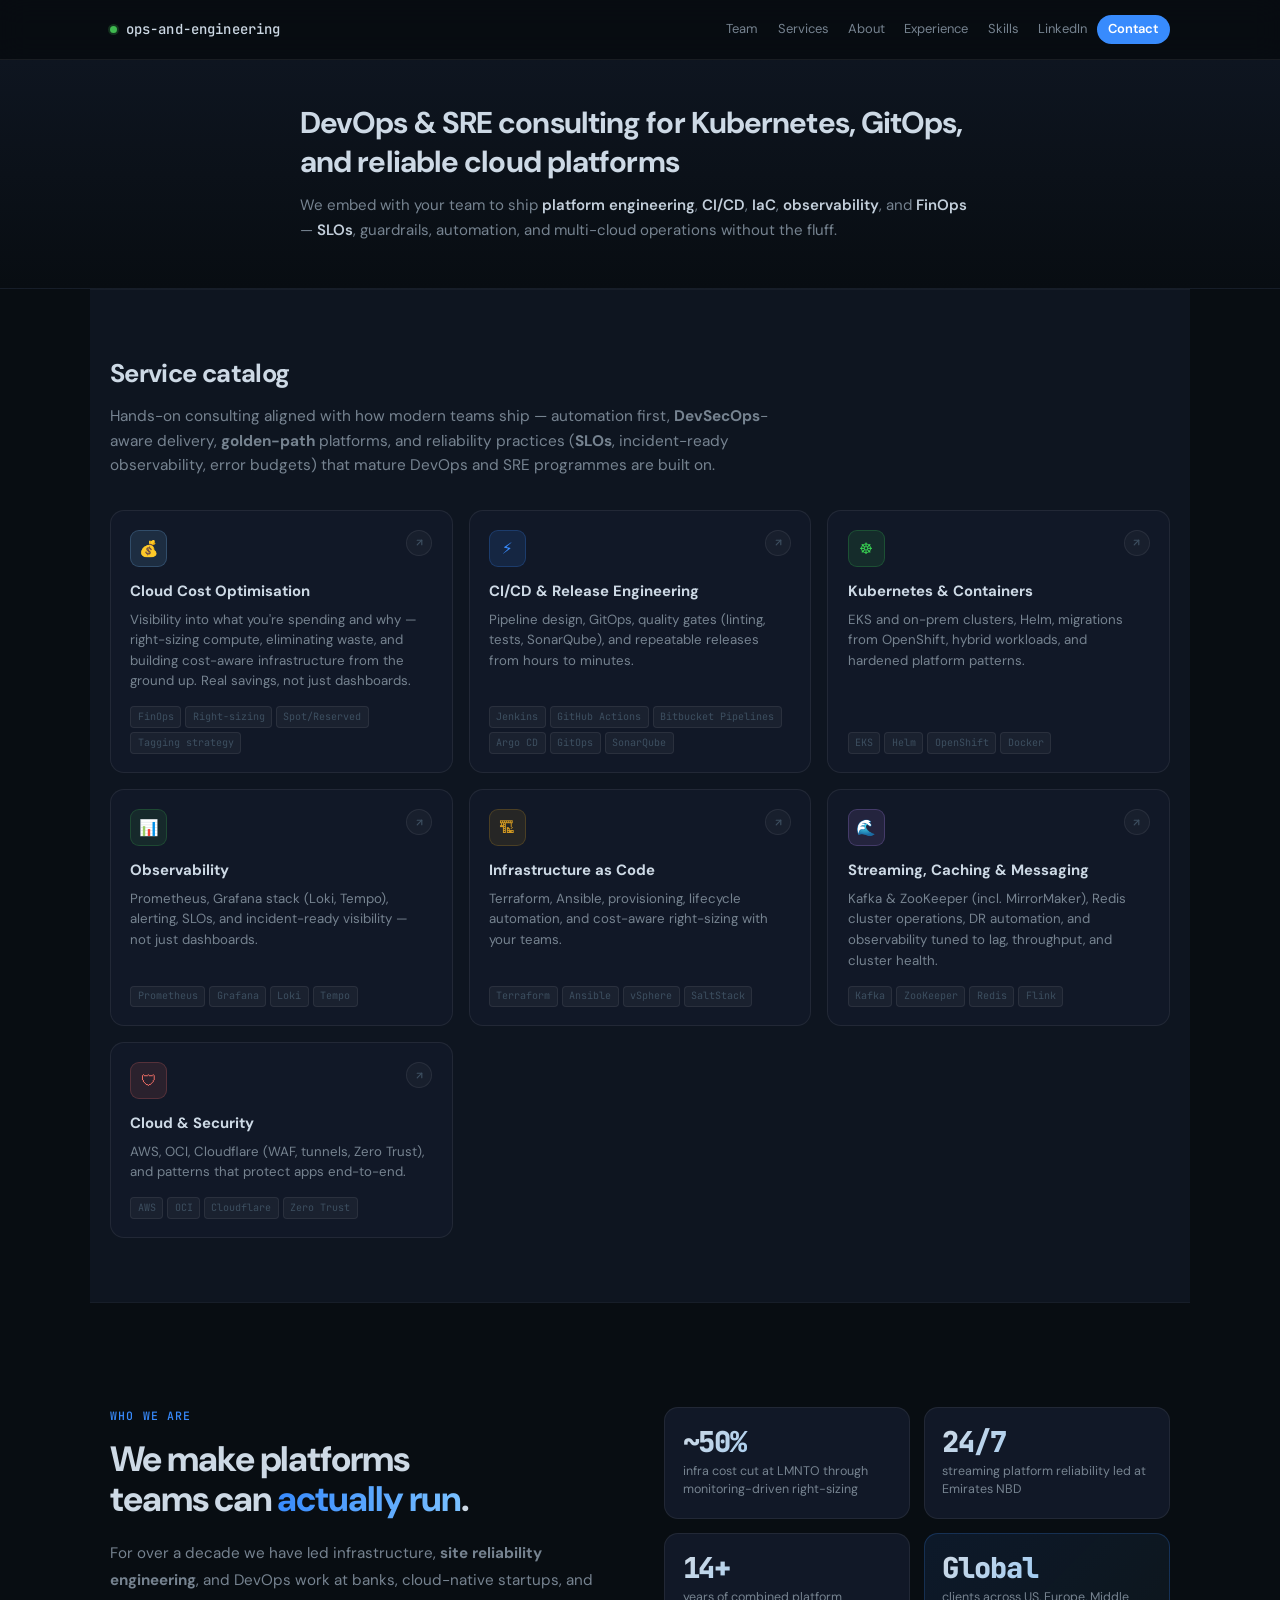
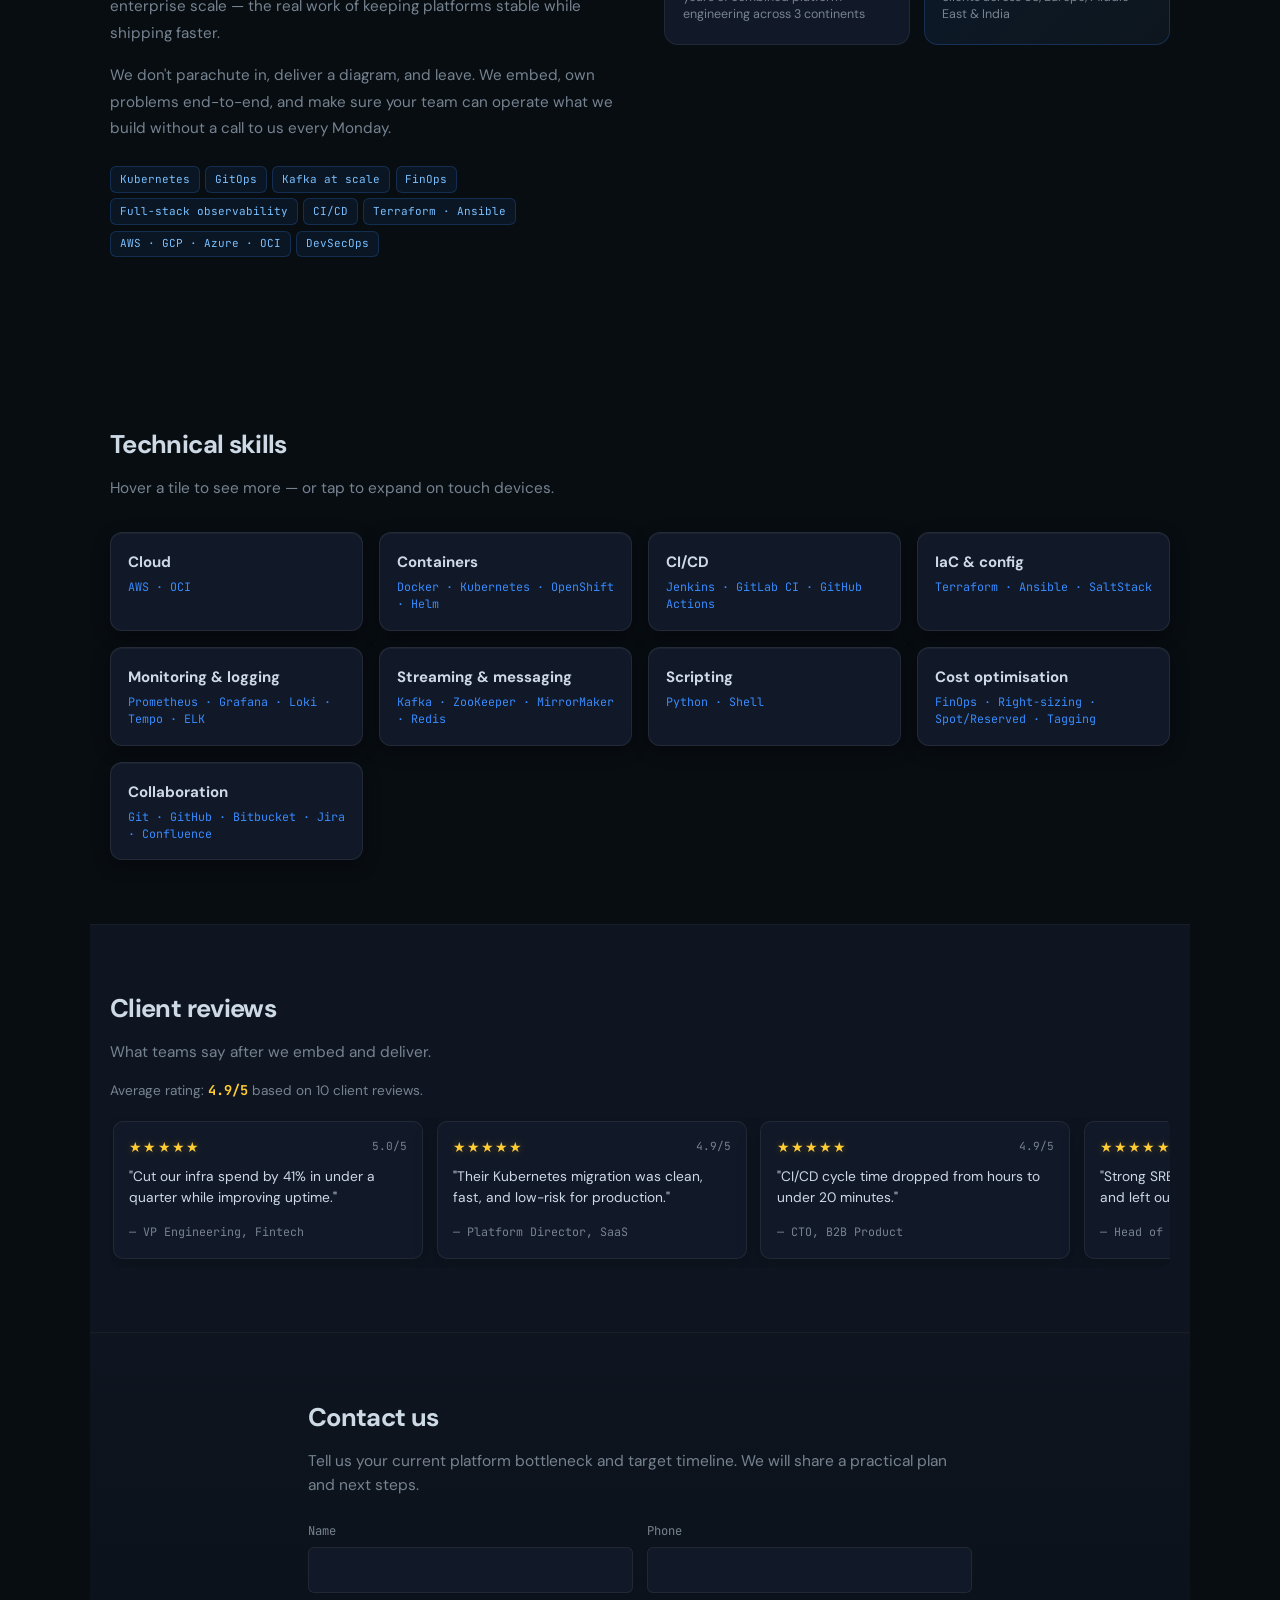
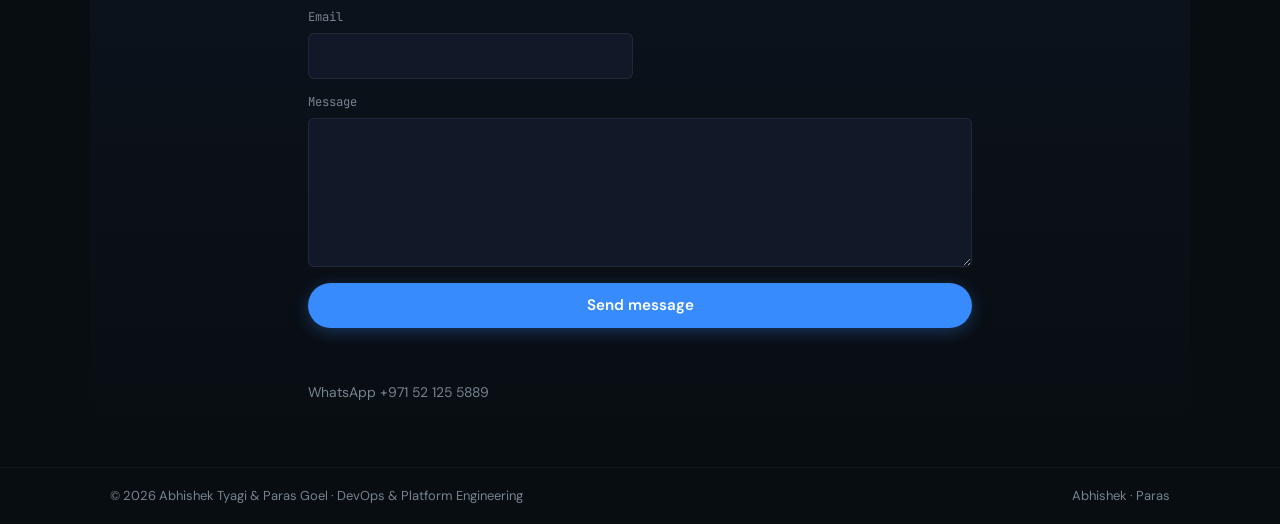
==== commit 2178b710: "ad page done" ====
--- a/index.html
+++ b/index.html
@@ -73,7 +73,7 @@
                 <p class="section-lead">Hands-on consulting aligned with how modern teams ship — automation first, <strong>DevSecOps</strong>-aware delivery, <strong>golden-path</strong> platforms, and reliability practices (<strong>SLOs</strong>, incident-ready observability, error budgets) that mature DevOps and SRE programmes are built on.</p>
 
                 <div class="service-portal-grid">
-                    <a href="#cost-optimisation" class="svc-card svc--sky">
+                    <a href="cloud-cost-review.html" class="svc-card svc--sky">
                         <div class="svc-top">
                             <div class="svc-icon">💰</div>
                             <div class="svc-arrow">
@@ -385,7 +385,7 @@
                 <h2 class="section-title">Contact us</h2>
                 <p class="cta-text">Tell us your current platform bottleneck and target timeline. We will share a practical plan and next steps.</p>
                 <form class="contact-form" id="contact-form" action="https://api.web3forms.com/submit" method="POST">
-                    <input type="hidden" name="access_key" value="REPLACE_WITH_YOUR_WEB3FORMS_ACCESS_KEY">
+                    <input type="hidden" name="access_key" value="756b1113-8b8d-449e-bd5f-58217d6df995">
                     <input type="hidden" name="subject" value="New contact message from ops-services-portal">
                     <input type="hidden" name="from_name" value="ops-services-portal website">
                     <div class="contact-grid">
@@ -409,7 +409,7 @@
                     <button class="btn btn-primary btn-lg" type="submit">Send message</button>
                     <p id="contact-form-status" class="contact-form-status" role="status" aria-live="polite"></p>
                 </form>
-                <p class="cta-meta"><a href="https://wa.me/971521255889" target="_blank" rel="noopener noreferrer">WhatsApp +353 899635313</a></p>
+                <p class="cta-meta"><a href="https://wa.me/971521255889" target="_blank" rel="noopener noreferrer">WhatsApp +971 52 125 5889</a></p>
             </div>
         </section>
 
@@ -481,7 +481,7 @@
 
             var keyInput = form.querySelector('input[name="access_key"]');
             var accessKey = keyInput ? keyInput.value : '';
-            if (!accessKey || accessKey === '756b1113-8b8d-449e-bd5f-58217d6df995') {
+            if (!accessKey || accessKey === 'REPLACE_WITH_YOUR_WEB3FORMS_ACCESS_KEY') {
                 status.textContent = 'Add your Web3Forms access key first, then submit.';
                 status.className = 'contact-form-status is-error';
                 return;
--- a/styles.css
+++ b/styles.css
@@ -622,87 +622,6 @@
     justify-content: center;
 }
 
-.linkedin-preview-card {
-    width: 100%;
-    max-width: 300px;
-    border-radius: 8px;
-    overflow: hidden;
-    border: 1px solid #c7c7c7;
-    background: #ffffff;
-    color: #111827;
-    box-shadow: 0 4px 18px rgba(0,0,0,0.22);
-}
-.linkedin-preview-head {
-    background: #f3f2ef;
-    color: #0a66c2;
-    font-weight: 700;
-    font-size: 1.75rem;
-    line-height: 1;
-    padding: 0.6rem 0.75rem 0.5rem;
-}
-.linkedin-preview-body {
-    padding: 0.8rem 0.8rem 0.85rem;
-}
-.linkedin-preview-avatar-wrap {
-    width: 50px;
-    height: 50px;
-    margin-bottom: 0.55rem;
-}
-.linkedin-preview-avatar-img,
-.linkedin-preview-avatar-fallback {
-    width: 100%;
-    height: 100%;
-    border-radius: 50%;
-}
-.linkedin-preview-avatar-img {
-    display: block;
-    object-fit: cover;
-    border: 1px solid #c7d2fe;
-    background: #f8fafc;
-}
-.linkedin-preview-avatar-fallback {
-    background: #dbeafe;
-    color: #1e3a8a;
-    display: flex;
-    align-items: center;
-    justify-content: center;
-    font-weight: 700;
-}
-.linkedin-preview-name {
-    margin: 0 0 0.25rem;
-    font-size: 1.05rem;
-    line-height: 1.2;
-    color: #111827;
-}
-.linkedin-preview-role {
-    margin: 0 0 0.35rem;
-    font-size: 0.8rem;
-    line-height: 1.4;
-    color: #1f2937;
-}
-.linkedin-preview-company {
-    margin: 0 0 0.65rem;
-    font-size: 0.74rem;
-    line-height: 1.3;
-    color: #374151;
-    text-transform: uppercase;
-}
-.linkedin-preview-btn {
-    display: inline-flex;
-    align-items: center;
-    justify-content: center;
-    border: 1px solid #0a66c2;
-    color: #0a66c2;
-    border-radius: 999px;
-    padding: 0.2rem 0.85rem;
-    font-weight: 700;
-    font-size: 0.9rem;
-}
-.linkedin-preview-btn:hover {
-    text-decoration: none;
-    background: #eaf4ff;
-}
-
 /* Placeholder styling */
 .linkedin-placeholder {
     width: 100%;
@@ -754,7 +673,8 @@
     font-family: var(--font-mono);
 }
 .contact-field input,
-.contact-field textarea {
+.contact-field textarea,
+.contact-field select {
     width: 100%;
     background: var(--bg-card);
     color: var(--text);
@@ -763,8 +683,18 @@
     padding: 0.58rem 0.7rem;
     font: inherit;
 }
+.contact-field select {
+    appearance: none;
+    background-image: linear-gradient(45deg, transparent 50%, var(--text-muted) 50%),
+                      linear-gradient(135deg, var(--text-muted) 50%, transparent 50%);
+    background-position: calc(100% - 16px) calc(50% - 3px), calc(100% - 11px) calc(50% - 3px);
+    background-size: 5px 5px, 5px 5px;
+    background-repeat: no-repeat;
+    padding-right: 2rem;
+}
 .contact-field input:focus,
-.contact-field textarea:focus {
+.contact-field textarea:focus,
+.contact-field select:focus {
     outline: none;
     border-color: var(--border-accent);
     box-shadow: 0 0 0 2px rgba(56,139,253,0.16);
@@ -932,4 +862,198 @@
     /* CONTACT FORM */
     .cta-inner { max-width: 36rem; }
     .contact-grid { grid-template-columns: 1fr; }
-}+
+    .lp-hero-grid,
+    .lp-compare,
+    .lp-steps {
+        grid-template-columns: 1fr;
+    }
+    .lp-form-card {
+        position: static;
+    }
+}
+
+/* ════════════════════════════════════════════════
+   LANDING — infrastructure cost review
+   ════════════════════════════════════════════════ */
+.lp-hero {
+    padding: clamp(2rem, 6vw, 3.5rem) 0 2rem;
+    border-bottom: 1px solid var(--border-soft);
+}
+.lp-hero-grid {
+    display: grid;
+    grid-template-columns: minmax(0, 1.15fr) minmax(280px, 0.95fr);
+    gap: 2rem;
+    align-items: start;
+}
+.lp-kicker {
+    font-family: var(--font-mono);
+    font-size: 0.72rem;
+    font-weight: 500;
+    color: var(--accent);
+    letter-spacing: 0.1em;
+    text-transform: uppercase;
+    margin: 0 0 0.85rem;
+}
+.lp-hero h1 {
+    margin: 0 0 0.9rem;
+    font-size: clamp(1.55rem, 3.4vw, 2.15rem);
+    font-weight: 800;
+    letter-spacing: -0.03em;
+    line-height: 1.18;
+}
+.lp-lead {
+    margin: 0 0 1.25rem;
+    color: var(--text-muted);
+    font-size: 1rem;
+    line-height: 1.7;
+    max-width: 38rem;
+}
+.lp-bullets {
+    margin: 0 0 1.4rem;
+    padding: 0;
+    list-style: none;
+    display: flex;
+    flex-direction: column;
+    gap: 0.55rem;
+}
+.lp-bullets li {
+    position: relative;
+    padding-left: 1.2rem;
+    color: var(--text);
+    font-size: 0.94rem;
+    line-height: 1.5;
+}
+.lp-bullets li::before {
+    content: "";
+    position: absolute;
+    left: 0;
+    top: 0.55rem;
+    width: 0.45rem;
+    height: 0.45rem;
+    border-radius: 50%;
+    background: var(--green);
+}
+.lp-proof {
+    display: flex;
+    flex-wrap: wrap;
+    gap: 0.75rem;
+    margin-top: 0.5rem;
+}
+.lp-proof-card {
+    flex: 1 1 160px;
+    padding: 0.95rem 1rem;
+    background: var(--bg-card);
+    border: 1px solid var(--border);
+    border-radius: var(--radius-lg);
+}
+.lp-proof-val {
+    display: block;
+    font-family: var(--font-mono);
+    font-size: 1.35rem;
+    font-weight: 700;
+    color: var(--sky);
+    letter-spacing: -0.03em;
+    line-height: 1.15;
+}
+.lp-proof-label {
+    display: block;
+    margin-top: 0.3rem;
+    font-size: 0.78rem;
+    color: var(--text-muted);
+    line-height: 1.4;
+}
+.lp-form-card {
+    position: sticky;
+    top: calc(var(--header-h) + 1rem);
+    background: var(--bg-elevated);
+    border: 1px solid var(--border);
+    border-radius: var(--radius-lg);
+    padding: 1.25rem 1.2rem 1.35rem;
+}
+.lp-form-card h2 {
+    margin: 0 0 0.35rem;
+    font-size: 1.12rem;
+}
+.lp-form-note {
+    margin: 0 0 1rem;
+    font-size: 0.82rem;
+    color: var(--text-muted);
+    line-height: 1.5;
+}
+.lp-form-card .btn {
+    width: 100%;
+}
+.lp-steps {
+    display: grid;
+    grid-template-columns: repeat(4, minmax(0, 1fr));
+    gap: 0.85rem;
+}
+.lp-step {
+    padding: 1.1rem 1rem;
+    background: var(--bg-card);
+    border: 1px solid var(--border);
+    border-radius: var(--radius);
+}
+.lp-step-num {
+    font-family: var(--font-mono);
+    font-size: 0.72rem;
+    color: var(--accent);
+    letter-spacing: 0.08em;
+}
+.lp-step h3 {
+    margin: 0.4rem 0 0.4rem;
+    font-size: 0.95rem;
+}
+.lp-step p {
+    margin: 0;
+    font-size: 0.83rem;
+    color: var(--text-muted);
+    line-height: 1.5;
+}
+.lp-compare {
+    display: grid;
+    grid-template-columns: 1fr 1fr;
+    gap: 0.85rem;
+}
+.lp-compare-col {
+    padding: 1.15rem 1.1rem;
+    border-radius: var(--radius);
+    border: 1px solid var(--border);
+    background: var(--bg-card);
+}
+.lp-compare-col.is-proposed {
+    border-color: rgba(63, 185, 80, 0.35);
+    background: rgba(63, 185, 80, 0.06);
+}
+.lp-compare-col h3 {
+    margin: 0 0 0.65rem;
+    font-size: 0.92rem;
+}
+.lp-compare-col ul {
+    margin: 0;
+    padding-left: 1.1rem;
+    color: var(--text-muted);
+    font-size: 0.88rem;
+    line-height: 1.65;
+}
+.lp-scope {
+    display: flex;
+    flex-wrap: wrap;
+    gap: 0.4rem;
+}
+.lp-chip {
+    font-family: var(--font-mono);
+    font-size: 0.72rem;
+    padding: 0.28rem 0.6rem;
+    border-radius: 6px;
+    background: rgba(56, 139, 253, 0.08);
+    border: 1px solid rgba(56, 139, 253, 0.2);
+    color: var(--sky);
+}
+.lp-alt {
+    margin-top: 1rem;
+    font-size: 0.87rem;
+    color: var(--text-muted);
+}
+.lp-alt a { color: var(--sky); }
